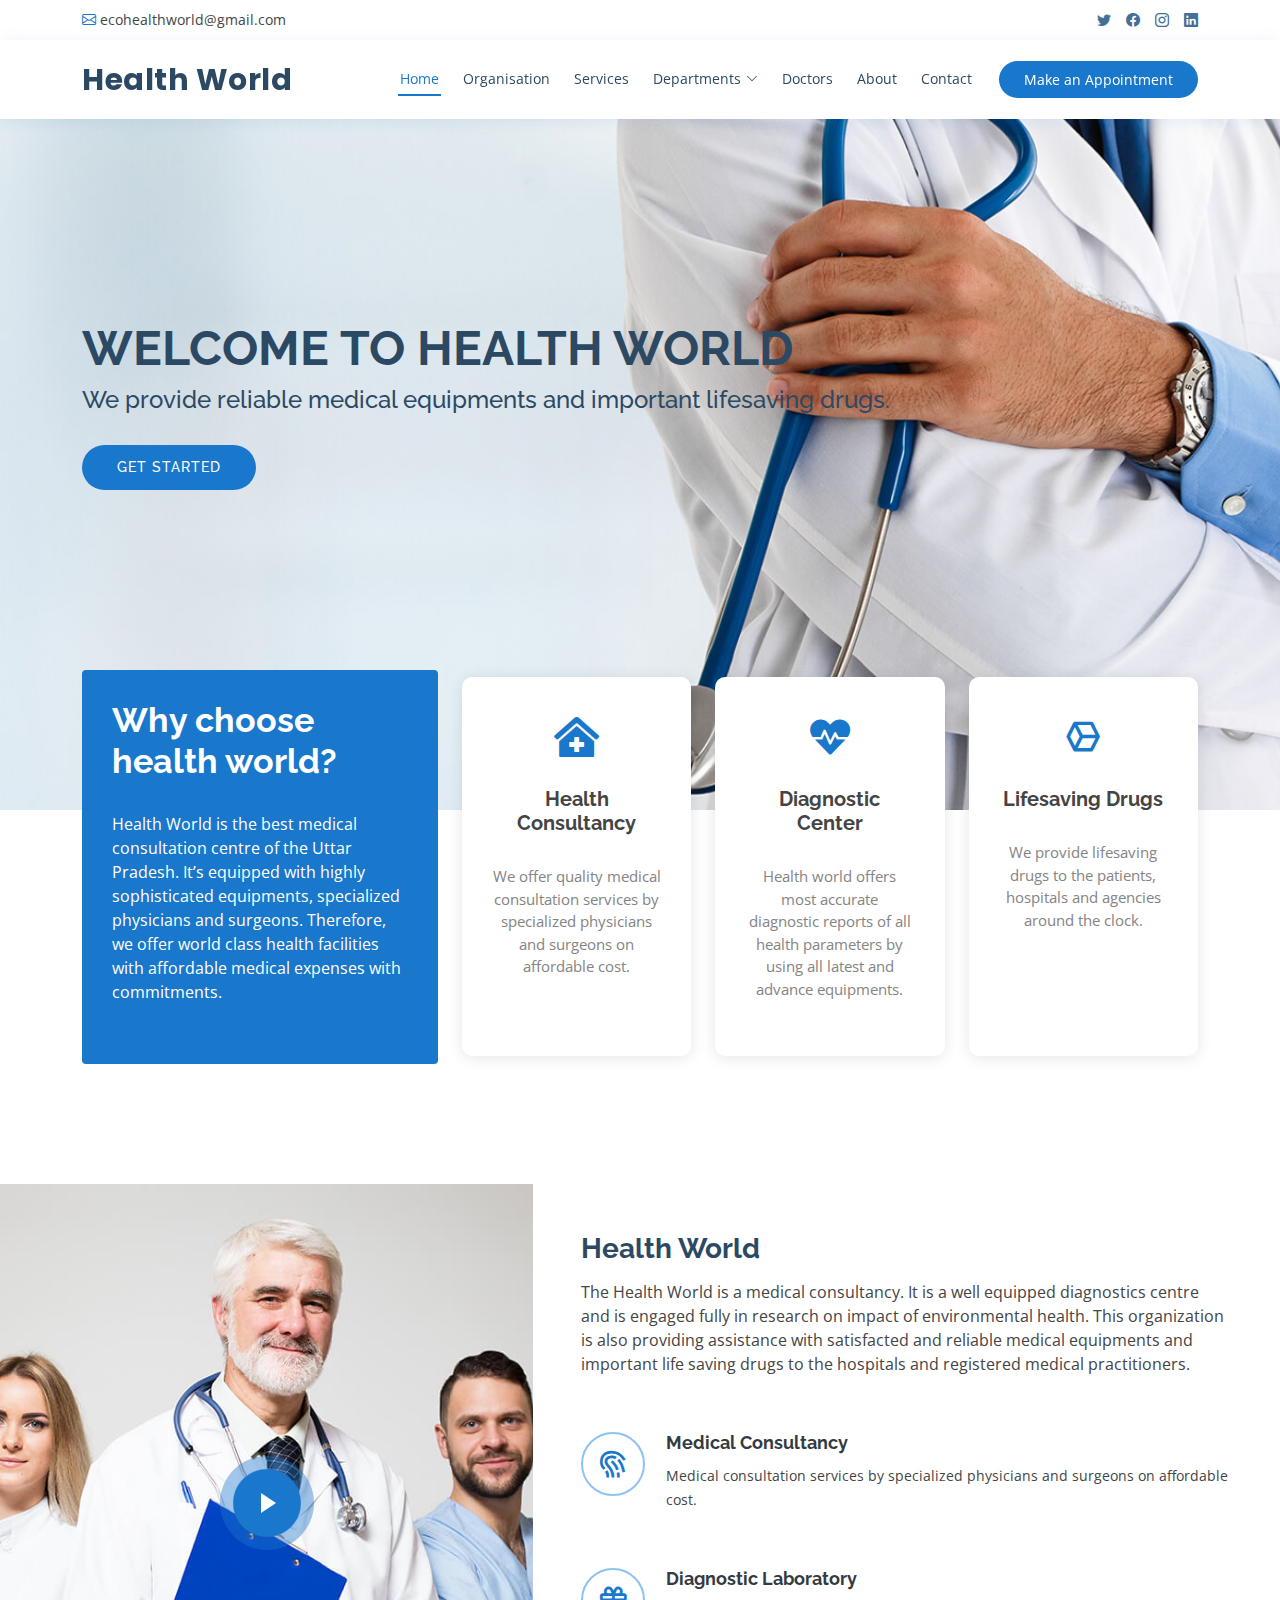
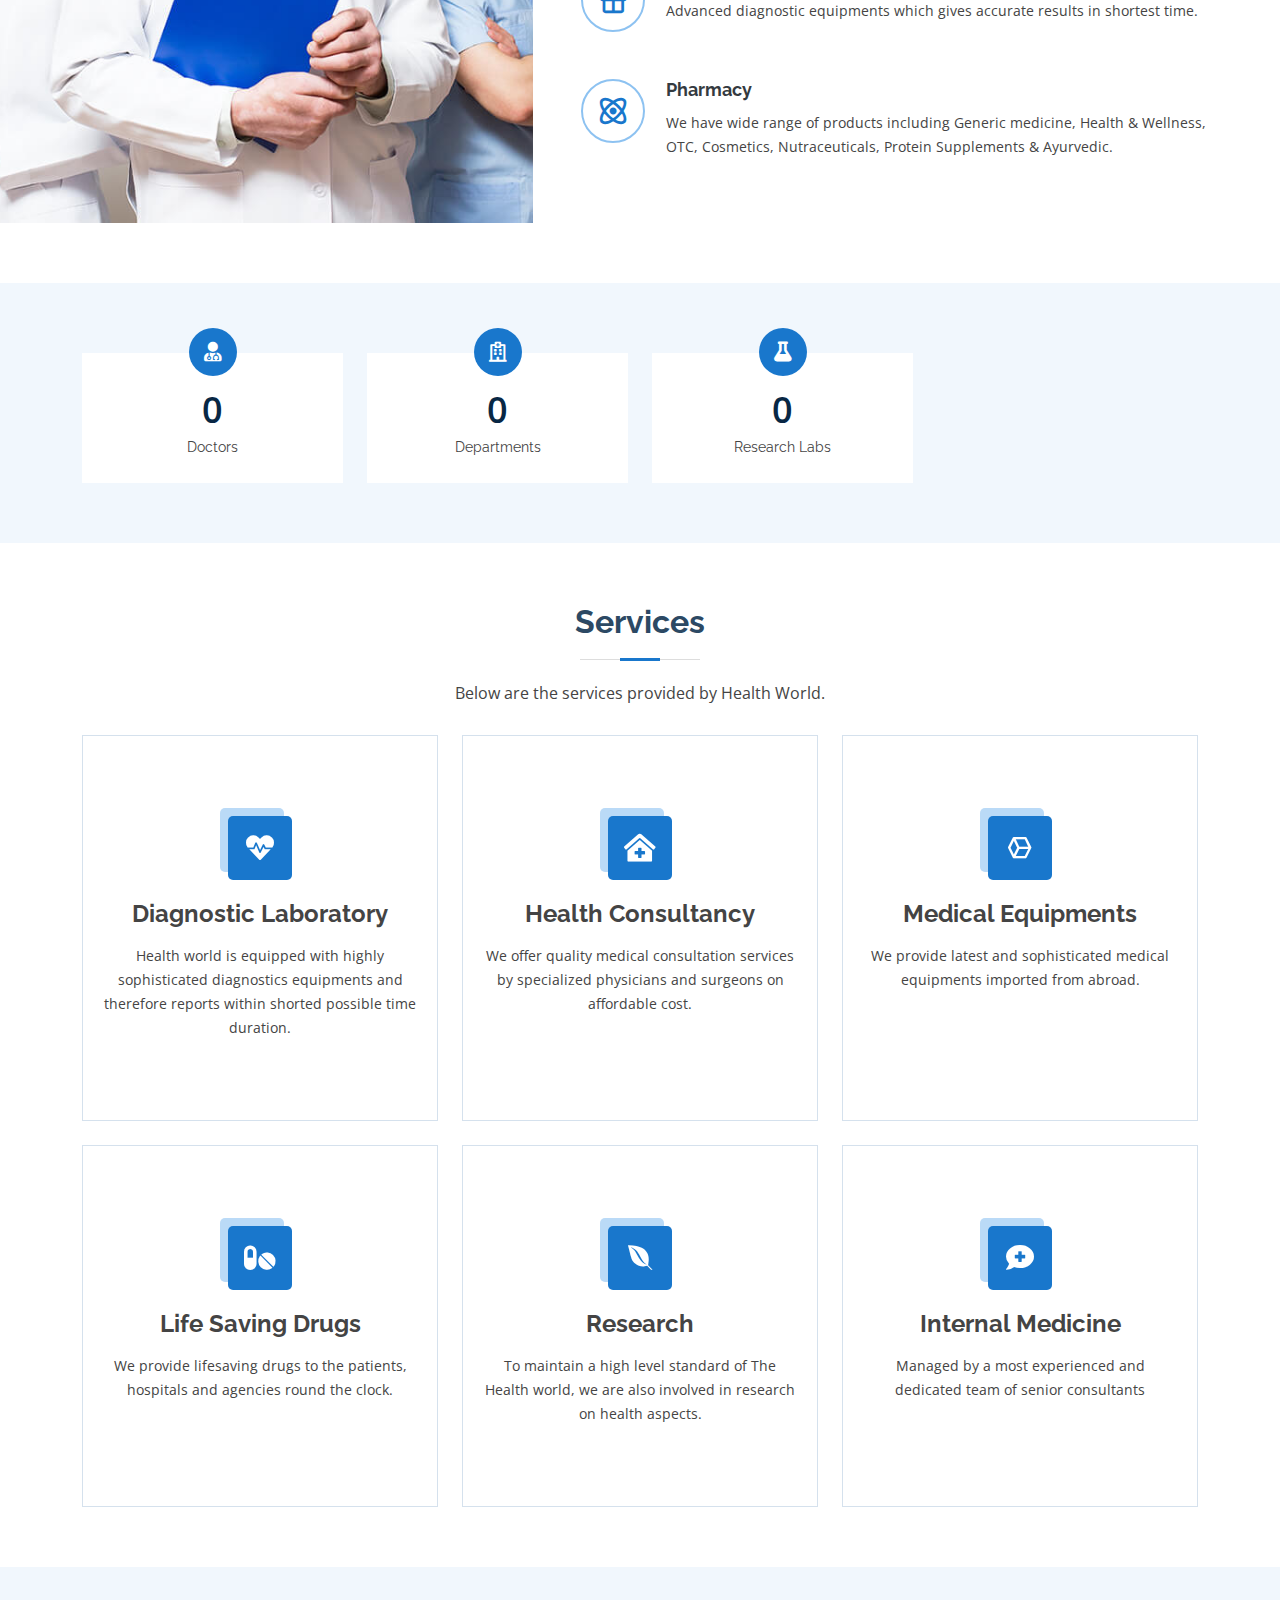
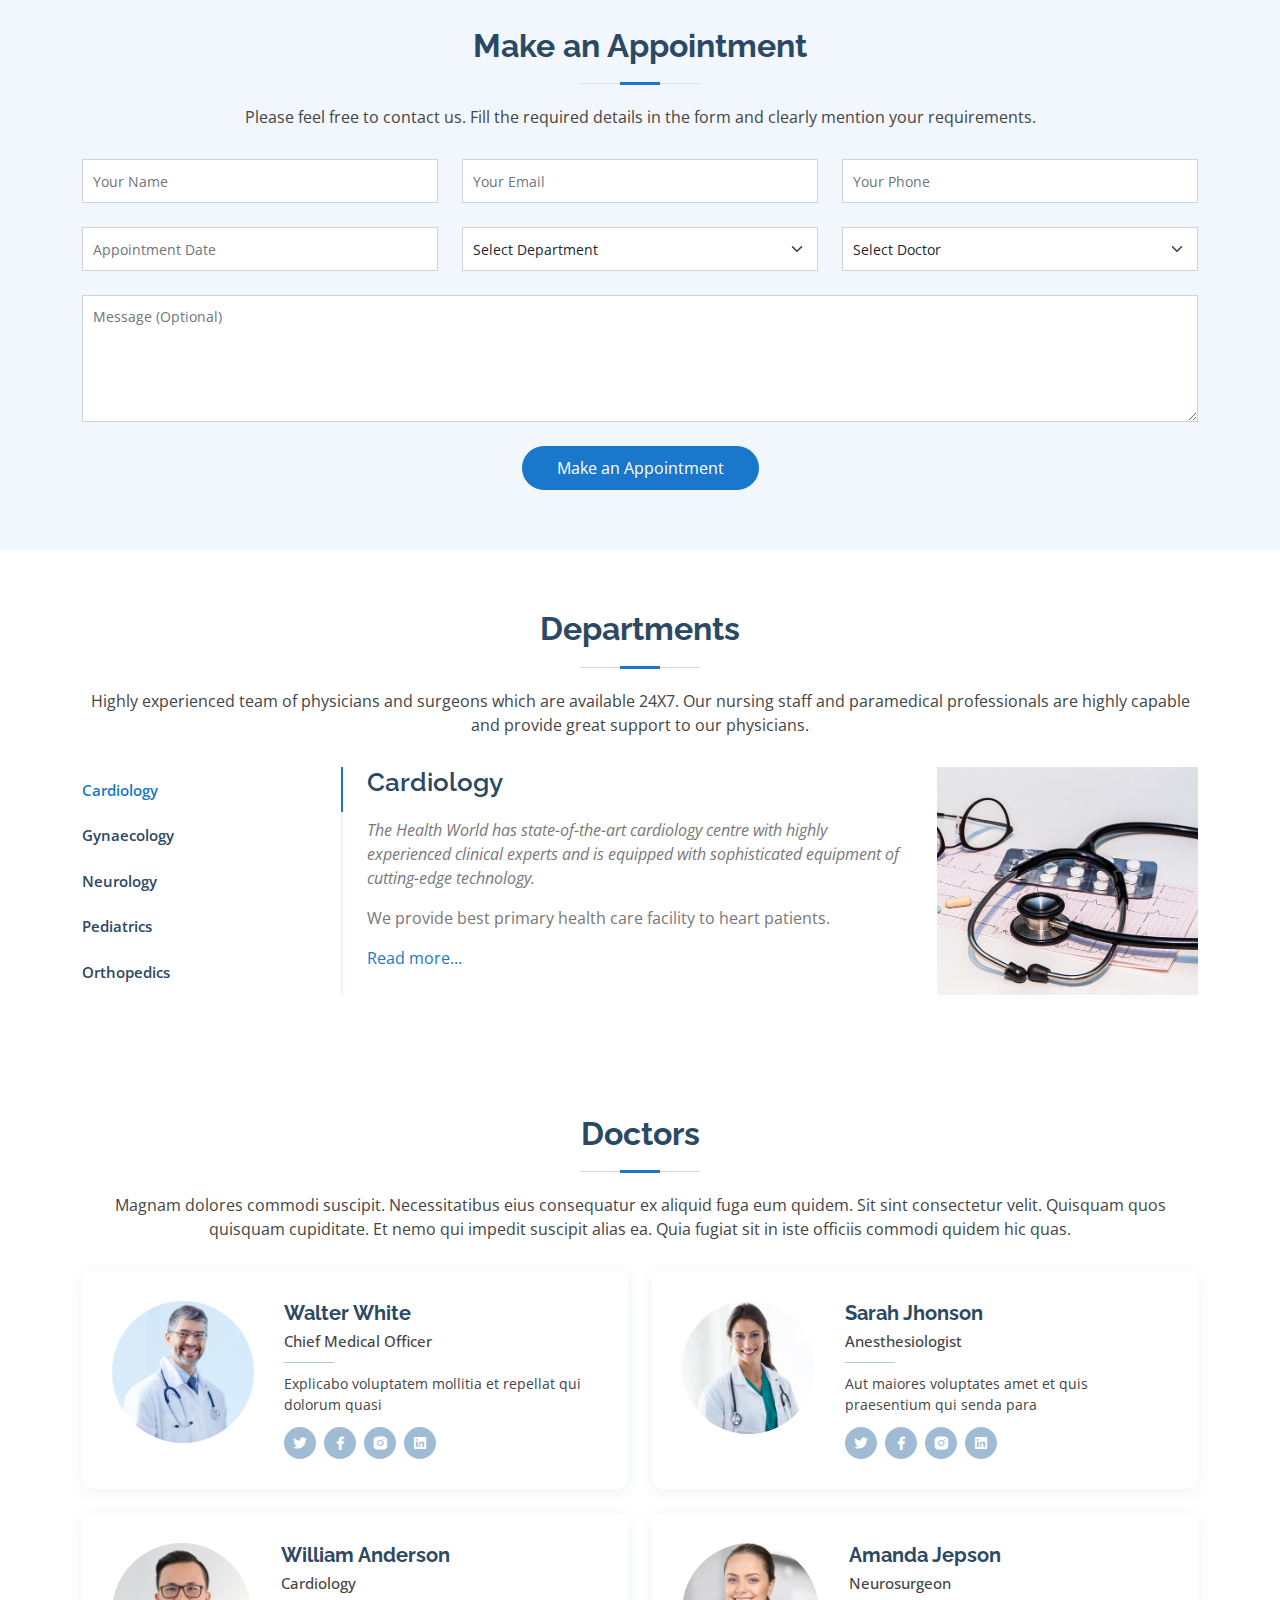
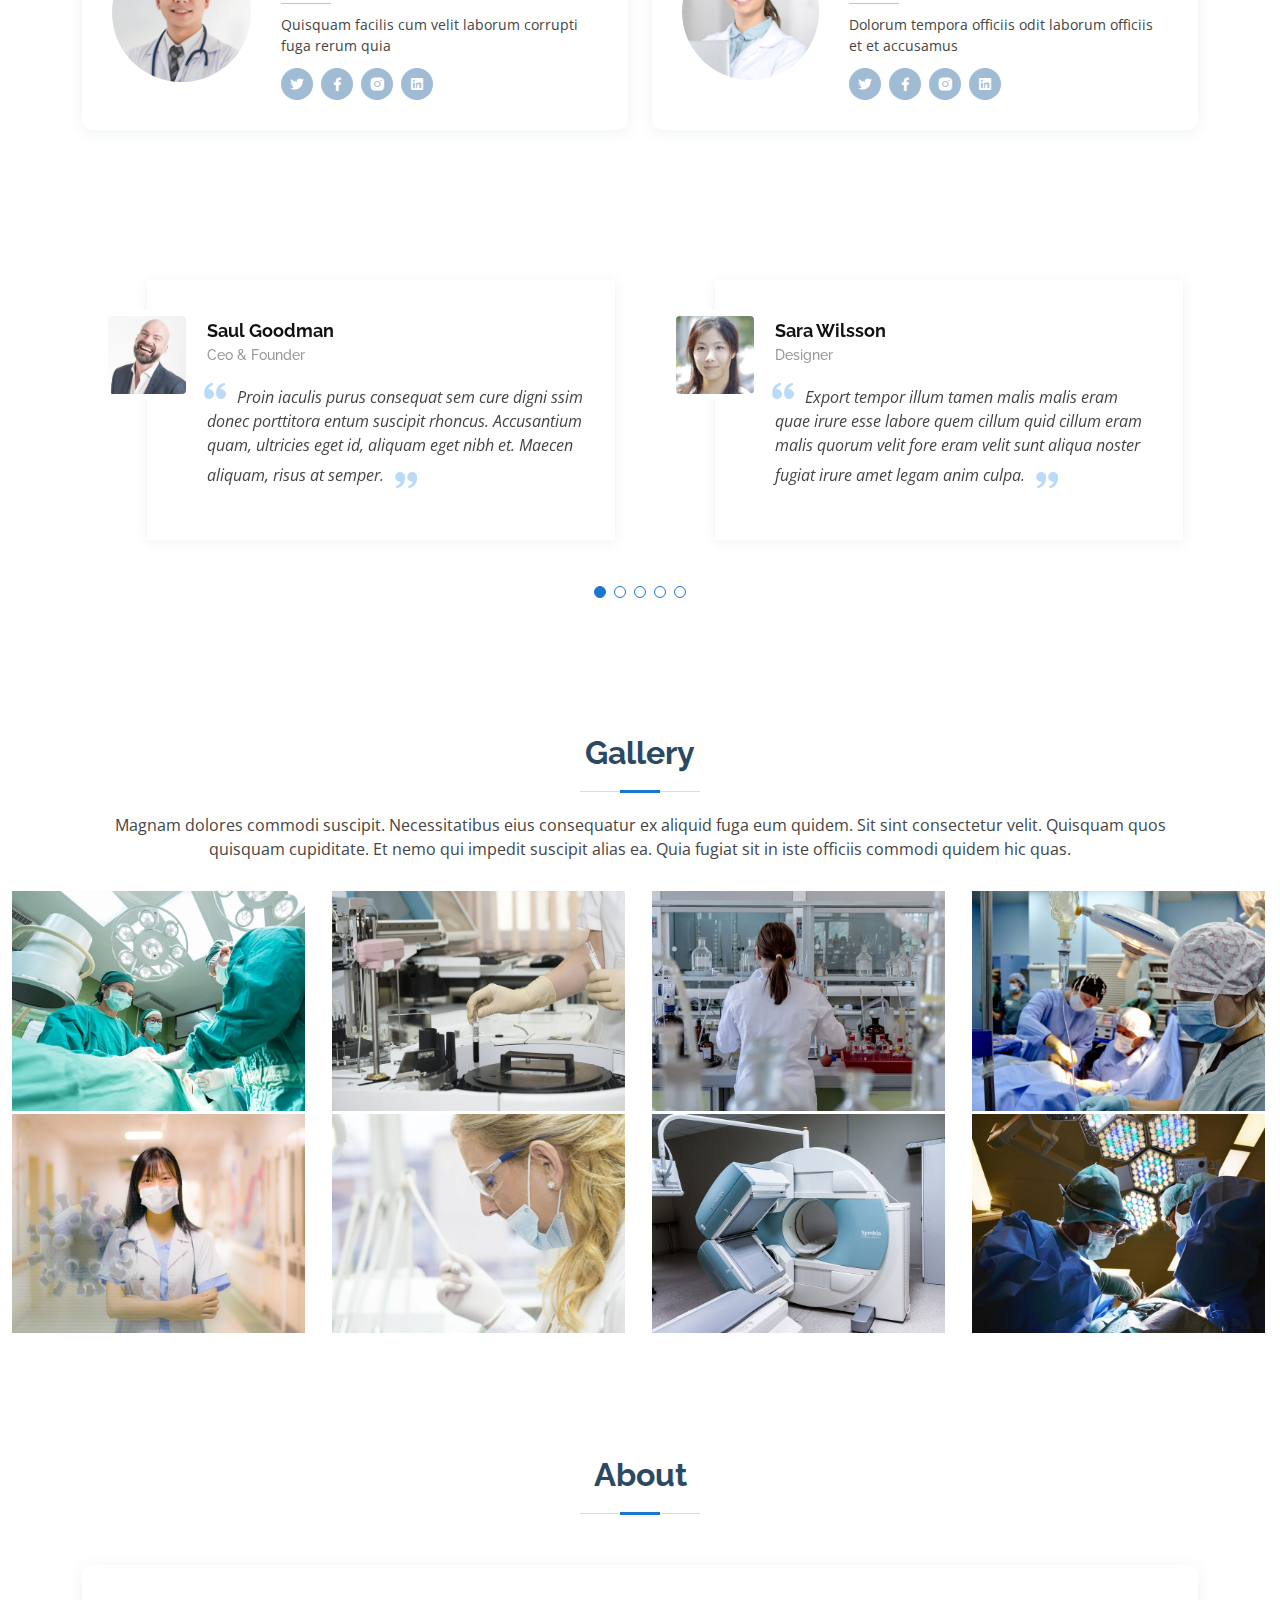
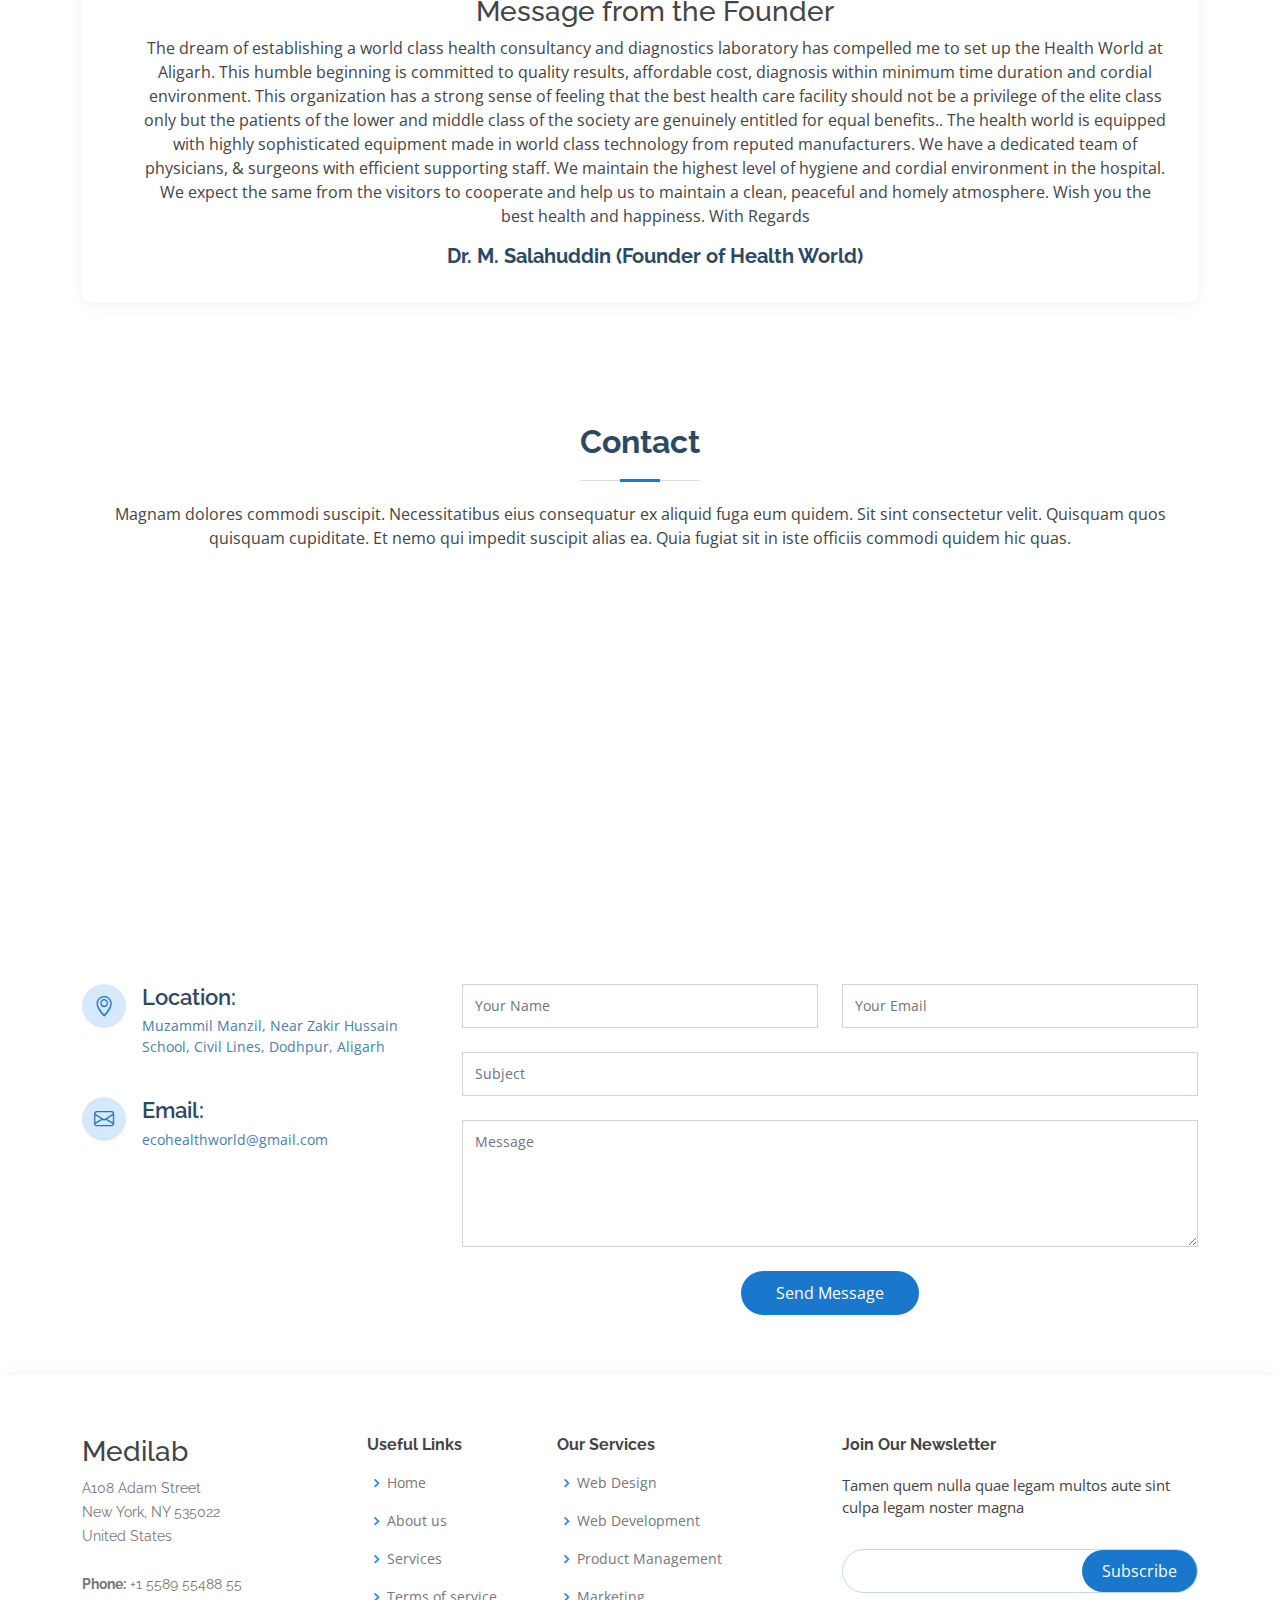
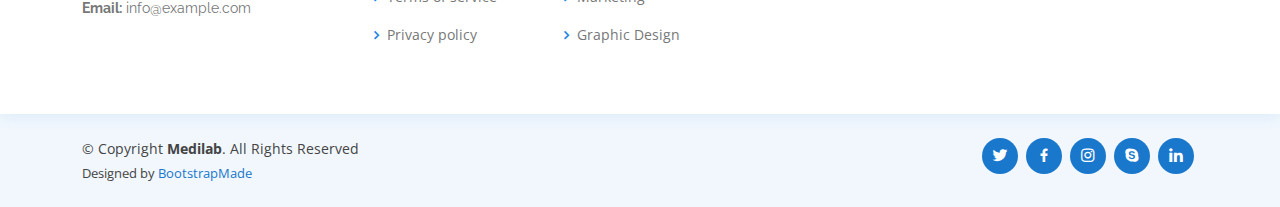
==== index.html @ b059343d "Number of doc, depart and lab changed. Award section is uncommented." ====
<!DOCTYPE html>
<html lang="en">
<head>
  <meta charset="utf-8">
  <meta content="width=device-width, initial-scale=1.0" name="viewport">

  <title>Health World</title>
  <meta content="" name="description">
  <meta content="" name="keywords">

  <!-- Favicons -->
  <link href="assets/img/favicon.png" rel="icon">
  <link href="assets/img/apple-touch-icon.png" rel="apple-touch-icon">

  <!-- Google Fonts -->
  <link href="https://fonts.googleapis.com/css?family=Open+Sans:300,300i,400,400i,600,600i,700,700i|Raleway:300,300i,400,400i,500,500i,600,600i,700,700i|Poppins:300,300i,400,400i,500,500i,600,600i,700,700i" rel="stylesheet">

  <!-- Vendor CSS Files -->
  <link href="assets/vendor/animate.css/animate.min.css" rel="stylesheet">
  <link href="assets/vendor/bootstrap/css/bootstrap.min.css" rel="stylesheet">
  <link href="assets/vendor/bootstrap-icons/bootstrap-icons.css" rel="stylesheet">
  <link href="assets/vendor/boxicons/css/boxicons.min.css" rel="stylesheet">
  <link href="assets/vendor/fontawesome-free/css/all.min.css" rel="stylesheet">
  <link href="assets/vendor/glightbox/css/glightbox.min.css" rel="stylesheet">
  <link href="assets/vendor/remixicon/remixicon.css" rel="stylesheet">
  <link href="assets/vendor/swiper/swiper-bundle.min.css" rel="stylesheet">

  <!-- Template Main CSS File -->
  <link href="assets/css/style.css" rel="stylesheet">

  <!-- =======================================================
  * Template Name: Medilab - v4.3.0
  * Template URL: https://bootstrapmade.com/medilab-free-medical-bootstrap-theme/
  * Author: BootstrapMade.com
  * License: https://bootstrapmade.com/license/
  ======================================================== -->
</head>

<body>

  <!-- ======= Top Bar ======= -->
  <div id="topbar" class="d-flex align-items-center fixed-top">
    <div class="container d-flex justify-content-between">
      <div class="contact-info d-flex align-items-center">
        <i class="bi bi-envelope"></i> <a href="mailto:ecohealthworld@gmail.com">ecohealthworld@gmail.com</a>
        <!-- <i class="bi bi-phone"></i> -->
      </div>
      <div class="d-none d-lg-flex social-links align-items-center">
        <a href="#" class="twitter"><i class="bi bi-twitter"></i></a>
        <a href="#" class="facebook"><i class="bi bi-facebook"></i></a>
        <a href="#" class="instagram"><i class="bi bi-instagram"></i></a>
        <a href="#" class="linkedin"><i class="bi bi-linkedin"></i></i></a>
      </div>
    </div>
  </div>

  <!-- ======= Header ======= -->
  <header id="header" class="fixed-top">
    <div class="container d-flex align-items-center">

      <h1 class="logo me-auto"><a href="index.html">Health World</a></h1>
      <!-- Uncomment below if you prefer to use an image logo -->
      <!-- <a href="index.html" class="logo me-auto"><img src="assets/img/logo.png" alt="" class="img-fluid"></a>-->

      <nav id="navbar" class="navbar order-last order-lg-0">
        <ul>
          <li><a class="nav-link scrollto active" href="#hero">Home</a></li>
          <li><a class="nav-link scrollto" href="#organisation">Organisation</a></li>
          <li><a class="nav-link scrollto" href="#services">Services</a></li>
          <li class="dropdown"><a href="#departments"><span>Departments</span><i class="bi bi-chevron-down"></i></a>
            <ul>
              <li><a href="departments/cardiology.html">Cardiology</a></li>
              <li><a href="departments/gynaecology.html">Gynaecology</a></li>
              <li><a href="departments/neurology.html">Neurology</a></li>
              <li><a href="departments/orthopedics.html">Orthopedics</a></li>
              <li><a href="departments/paediatrics.html">Paediatrics</a></li>
            </ul>
          </li>
          <li><a class="nav-link scrollto" href="#doctors">Doctors</a></li>
          <li><a class="nav-link scrollto" href="#about">About</a></li>
          <li><a class="nav-link scrollto" href="#contact">Contact</a></li>
        </ul>
        <i class="bi bi-list mobile-nav-toggle"></i>
      </nav><!-- .navbar -->

      <a href="#appointment" class="appointment-btn scrollto"><span class="d-none d-md-inline">Make an</span> Appointment</a>

    </div>
  </header><!-- End Header -->

  <!-- ======= Hero Section ======= -->
  <section id="hero" class="d-flex align-items-center">
    <div class="container">
      <h1>Welcome to Health World</h1>
      <h2>We provide reliable medical equipments and important lifesaving drugs.</h2>
      <a href="#organisation" class="btn-get-started scrollto">Get Started</a>
    </div>
  </section><!-- End Hero -->

  <main id="main">

    <!-- ======= Why Us Section ======= -->
    <section id="why-us" class="why-us">
      <div class="container">

        <div class="row">
          <div class="col-lg-4 d-flex align-items-stretch">
            <div class="content">
              <h3>Why choose health world?</h3>
              <p>
                Health World is the best medical consultation centre of the Uttar Pradesh.
                It’s equipped with highly sophisticated equipments, specialized physicians and surgeons. Therefore, we offer world class health facilities with affordable medical expenses with commitments.
              </p>
            </div>
          </div>
          <div class="col-lg-8 d-flex align-items-stretch">
            <div class="icon-boxes d-flex flex-column justify-content-center">
              <div class="row">
                <div class="col-xl-4 d-flex align-items-stretch">
                  <div class="icon-box mt-4 mt-xl-0">
                    <i class="fas fa-clinic-medical"></i>
                    <h4>Health Consultancy</h4>
                    <p>We offer quality medical consultation services by specialized physicians and surgeons on affordable cost.</p>
                  </div>
                </div>
                <div class="col-xl-4 d-flex align-items-stretch">
                  <div class="icon-box mt-4 mt-xl-0">
                    <i class="fas fa-heartbeat"></i>
                    <h4>Diagnostic Center</h4>
                    <p>Health world offers most accurate diagnostic reports of all health parameters by using all latest and advance equipments.</p>
                  </div>
                </div>
                <div class="col-xl-4 d-flex align-items-stretch">
                  <div class="icon-box mt-4 mt-xl-0">
                    <i class="bx bx-cube-alt"></i>
                    <h4>Lifesaving Drugs</h4>
                    <p>We provide lifesaving drugs to the patients, hospitals and agencies around the clock.</p>
                  </div>
                </div>

              </div>
            </div><!-- End .content-->
          </div>
        </div>

      </div>
    </section><!-- End Why Us Section -->

    <!-- ======= About Section ======= -->
    <section id="organisation" class="organisation">
      <div class="container-fluid">

        <div class="row">
          <div class="col-xl-5 col-lg-6 video-box d-flex justify-content-center align-items-stretch position-relative">
            <a href="https://www.youtube.com/watch?v=jDDaplaOz7Q" class="glightbox play-btn mb-4"></a>
          </div>

          <div class="col-xl-7 col-lg-6 icon-boxes d-flex flex-column align-items-stretch justify-content-center py-5 px-lg-5">
            <h3>Health World</h3>
            <p>
              The Health World is a medical consultancy. It is a well equipped diagnostics centre and is engaged fully in research on impact of environmental health.
              This organization is also providing assistance with satisfacted and reliable medical equipments and important life saving drugs to the hospitals and registered medical practitioners.
            </p>

            <div class="icon-box">
              <div class="icon"><i class="bx bx-fingerprint"></i></div>
              <h4 class="title"><a href="">Medical Consultancy</a></h4>
              <p class="description">Medical consultation services by specialized physicians and surgeons on affordable cost.</p>
            </div>

            <div class="icon-box">
              <div class="icon"><i class="bx bx-gift"></i></div>
              <h4 class="title"><a href="">Diagnostic Laboratory</a></h4>
              <p class="description">Advanced diagnostic equipments which gives accurate results in shortest time.</p>
            </div>

            <div class="icon-box">
              <div class="icon"><i class="bx bx-atom"></i></div>
              <h4 class="title"><a href="">Pharmacy</a></h4>
              <p class="description">We have wide range of products including Generic medicine, Health & Wellness, OTC, Cosmetics, Nutraceuticals, Protein Supplements & Ayurvedic.</p>
            </div>

          </div>
        </div>

      </div>
    </section><!-- End About Section -->

    <!-- ======= Counts Section ======= -->
    <section id="counts" class="counts">
      <div class="container">

        <div class="row">

          <div class="col-lg-3 col-md-6">
            <div class="count-box">
              <i class="fas fa-user-md"></i>
              <span data-purecounter-start="0" data-purecounter-end="12" data-purecounter-duration="1" class="purecounter"></span>
              <p>Doctors</p>
            </div>
          </div>

          <div class="col-lg-3 col-md-6 mt-5 mt-md-0">
            <div class="count-box">
              <i class="far fa-hospital"></i>
              <span data-purecounter-start="0" data-purecounter-end="6" data-purecounter-duration="1" class="purecounter"></span>
              <p>Departments</p>
            </div>
          </div>

          <div class="col-lg-3 col-md-6 mt-5 mt-lg-0">
            <div class="count-box">
              <i class="fas fa-flask"></i>
              <span data-purecounter-start="0" data-purecounter-end="4" data-purecounter-duration="1" class="purecounter"></span>
              <p>Research Labs</p>
            </div>
          </div>

          <!-- <div class="col-lg-3 col-md-6 mt-5 mt-lg-0">
            <div class="count-box">
              <i class="fas fa-award"></i>
              <span data-purecounter-start="0" data-purecounter-end="150" data-purecounter-duration="1" class="purecounter"></span> -->
              <!-- <p>Awards</p> -->
            </div>
          </div>

        </div>

      </div>
    </section><!-- End Counts Section -->

    <!-- ======= Services Section ======= -->
    <section id="services" class="services">
      <div class="container">

        <div class="section-title">
          <h2>Services</h2>
          <p>Below are the services provided by Health World.</p>
        </div>

        <div class="row">
          <div class="col-lg-4 col-md-6 d-flex align-items-stretch">
            <div class="icon-box">
              <div class="icon"><i class="fas fa-heartbeat"></i></div>
              <h4>Diagnostic Laboratory</h4>
              <p>Health world is equipped with highly sophisticated diagnostics equipments and therefore reports within shorted possible time duration. </p>
            </div>
          </div>

          <div class="col-lg-4 col-md-6 d-flex align-items-stretch mt-4 mt-md-0">
            <div class="icon-box">
              <div class="icon"><i class="fas fa-clinic-medical"></i></div>
              <h4>Health Consultancy</h4>
              <p>We offer quality medical consultation services by specialized physicians and surgeons on affordable cost.</p>
            </div>
          </div>

          <div class="col-lg-4 col-md-6 d-flex align-items-stretch mt-4 mt-lg-0">
            <div class="icon-box">
              <div class="icon"><i class="bx bx-cube-alt"></i></div>
              <h4>Medical Equipments</h4>
              <p>We provide latest and sophisticated medical equipments imported from abroad.</p>
            </div>
          </div>

          <div class="col-lg-4 col-md-6 d-flex align-items-stretch mt-4">
            <div class="icon-box">
              <div class="icon"><i class="fas fa-pills"></i></div>
              <h4>Life Saving Drugs</h4>
              <p>We provide lifesaving drugs to the patients, hospitals and agencies round the clock.</p>
            </div>
          </div>

          <div class="col-lg-4 col-md-6 d-flex align-items-stretch mt-4">
            <div class="icon-box">
              <div class="icon"><i class="fab fa-envira"></i></div>
              <h4>Research</h4>
              <p>To maintain a high level standard of The Health world, we are also involved in research on health aspects.</p>
            </div>
          </div>

          <div class="col-lg-4 col-md-6 d-flex align-items-stretch mt-4">
            <div class="icon-box">
              <div class="icon"><i class="fas fa-comment-medical"></i></div>
              <h4>Internal Medicine</h4>
              <p>Managed by a most experienced and dedicated team of senior consultants</p>
            </div>
          </div>

        </div>

      </div>
    </section><!-- End Services Section -->

    <!-- ======= Appointment Section ======= -->
    <section id="appointment" class="appointment section-bg">
      <div class="container">

        <div class="section-title">
          <h2>Make an Appointment</h2>
          <p>Please feel free to contact us. Fill the required details in the form and clearly mention your requirements.<p>
        </div>

        <form action="forms/appointment.php" method="post" role="form" class="php-email-form">
          <div class="row">
            <div class="col-md-4 form-group">
              <input type="text" name="name" class="form-control" id="name" placeholder="Your Name" data-rule="minlen:4" data-msg="Please enter at least 4 chars">
              <div class="validate"></div>
            </div>
            <div class="col-md-4 form-group mt-3 mt-md-0">
              <input type="email" class="form-control" name="email" id="email" placeholder="Your Email" data-rule="email" data-msg="Please enter a valid email">
              <div class="validate"></div>
            </div>
            <div class="col-md-4 form-group mt-3 mt-md-0">
              <input type="tel" class="form-control" name="phone" id="phone" placeholder="Your Phone" data-rule="minlen:4" data-msg="Please enter at least 4 chars">
              <div class="validate"></div>
            </div>
          </div>
          <div class="row">
            <div class="col-md-4 form-group mt-3">
              <input type="datetime" name="date" class="form-control datepicker" id="date" placeholder="Appointment Date" data-rule="minlen:4" data-msg="Please enter at least 4 chars">
              <div class="validate"></div>
            </div>
            <div class="col-md-4 form-group mt-3">
              <select name="department" id="department" class="form-select">
                <option value="">Select Department</option>
                <option value="Department 1">Department 1</option>
                <option value="Department 2">Department 2</option>
                <option value="Department 3">Department 3</option>
              </select>
              <div class="validate"></div>
            </div>
            <div class="col-md-4 form-group mt-3">
              <select name="doctor" id="doctor" class="form-select">
                <option value="">Select Doctor</option>
                <option value="Doctor 1">Doctor 1</option>
                <option value="Doctor 2">Doctor 2</option>
                <option value="Doctor 3">Doctor 3</option>
              </select>
              <div class="validate"></div>
            </div>
          </div>

          <div class="form-group mt-3">
            <textarea class="form-control" name="message" rows="5" placeholder="Message (Optional)"></textarea>
            <div class="validate"></div>
          </div>
          <div class="mb-3">
            <div class="loading">Loading</div>
            <div class="error-message"></div>
            <div class="sent-message">Your appointment request has been sent successfully. Thank you!</div>
          </div>
          <div class="text-center"><button type="submit">Make an Appointment</button></div>
        </form>

      </div>
    </section><!-- End Appointment Section -->

    <!-- ======= Departments Section ======= -->
    <section id="departments" class="departments">
      <div class="container">

        <div class="section-title">
          <h2>Departments</h2>
          <p>Highly experienced team of physicians and surgeons which are available 24X7. Our nursing staff and paramedical professionals are highly capable and provide great support to our physicians.</p>
        </div>

        <div class="row">
          <div class="col-lg-3">
            <ul class="nav nav-tabs flex-column">
              <li class="nav-item">
                <a class="nav-link active show" data-bs-toggle="tab" href="#tab-1">Cardiology</a>
              </li>
              <li class="nav-item">
                <a class="nav-link" data-bs-toggle="tab" href="#tab-2">Gynaecology</a>
              </li>
              <li class="nav-item">
                <a class="nav-link" data-bs-toggle="tab" href="#tab-3">Neurology</a>
              </li>
              <li class="nav-item">
                <a class="nav-link" data-bs-toggle="tab" href="#tab-4">Pediatrics</a>
              </li>
              <li class="nav-item">
                <a class="nav-link" data-bs-toggle="tab" href="#tab-5">Orthopedics</a>
              </li>
            </ul>
          </div>
          <div class="col-lg-9 mt-4 mt-lg-0">
            <div class="tab-content">
              <div class="tab-pane active show" id="tab-1">
                <div class="row">
                  <div class="col-lg-8 details order-2 order-lg-1">
                    <h3>Cardiology</h3>
                    <p class="fst-italic">The Health World has state-of-the-art cardiology centre with highly experienced clinical experts and is equipped with sophisticated equipment of cutting-edge technology.</p>
                    <p>We provide best primary health care facility to heart patients.</p><a href="departments/cardiology.html">Read more...</a>
                  </div>
                  <div class="col-lg-4 text-center order-1 order-lg-2">
                    <img src="assets/img/departments-1.jpg" alt="" class="img-fluid">
                  </div>
                </div>
              </div>
              <div class="tab-pane" id="tab-2">
                <div class="row">
                  <div class="col-lg-8 details order-2 order-lg-1">
                    <h3>Gynaecology</h3>
                    <p class="fst-italic">Gynaecology and obstetrics is one of the best departments of this hospital. We believe in a preventive health care system and take appropriate measures without losing time.</p>
                    <p>We have a dedicated team of doctors and experienced nurses to provide exceptionally outstanding services to our patients. We also have developed a system to monitor date to day programs for both the mother and the baby.</p><a href="departments/gynaecology.html">Read more...</a>
                  </div>
                  <div class="col-lg-4 text-center order-1 order-lg-2">
                    <img src="assets/img/departments-2.jpg" alt="" class="img-fluid">
                  </div>
                </div>
              </div>
              <div class="tab-pane" id="tab-3">
                <div class="row">
                  <div class="col-lg-8 details order-2 order-lg-1">
                    <h3>Neurology</h3>
                    <p class="fst-italic">Neurology is a centre of excellence at Health World and deals with diagnosis and treatment of disorders of the nervous system. </p>
                    <p>The Health World Neuro departments are equipped with the best team and state of the art facilities like Neuroradiology, sleep lab, Intensive care units etc. Our Neuro team takes care of more than 300 varieties of problems like aneurisms, dementia, Alzheimer’s, epilepsy, Read more...</p>
                    <a href="departments/neurology.html">Read more...</a>
                  </div>
                  <div class="col-lg-4 text-center order-1 order-lg-2">
                    <img src="assets/img/departments-3.jpg" alt="" class="img-fluid">
                  </div>
                </div>
              </div>
              <div class="tab-pane" id="tab-4">
                <div class="row">
                  <div class="col-lg-8 details order-2 order-lg-1">
                    <h3>Pediatrics</h3>
                    <p class="fst-italic">The Paediatrics speciality at The Health World is an integrated healthcare division, which aims to offer a caring and compassionate environment for your child, including an extensive range of inpatient paediatric facilities and specialised critical care.</p>
                    <p>The super-speciality division uses a team approach in which oncologists, cardiologists, nephrologists, endocrinologists and clinical nurses work together to deliver paediatric treatments successfully. Read more... </p>
                    <a href="departments/paediatrics.html">Read more...</a>
                  </div>
                  <div class="col-lg-4 text-center order-1 order-lg-2">
                    <img src="assets/img/departments-4.jpg" alt="" class="img-fluid">
                  </div>
                </div>
              </div>
              <div class="tab-pane" id="tab-5">
                <div class="row">
                  <div class="col-lg-8 details order-2 order-lg-1">
                    <h3>Orthopedics</h3>
                    <p class="fst-italic">We have dedicated & well equipped Orthopedic surgery complexes with laminar flow & various modern equipment like image intensifier, operating microscope, computer navigation system, top of the line arthroscopy system etc.</p>
                    <p>The Health World offers key & best orthopedic surgeries and procedures in India. We perform bone and joint replacement surgeries which include the most current Arthroscopic and Reconstructive techniques. Read more</p>
                    <a href="departments/orthopedics.html">Read more...</a>
                  </div>
                  <div class="col-lg-4 text-center order-1 order-lg-2">
                    <img src="assets/img/departments-5.jpg" alt="" class="img-fluid">
                  </div>
                </div>
              </div>
            </div>
          </div>
        </div>

      </div>
    </section><!-- End Departments Section -->

    <!-- ======= Doctors Section ======= -->
    <section id="doctors" class="doctors">
      <div class="container">

        <div class="section-title">
          <h2>Doctors</h2>
          <p>Magnam dolores commodi suscipit. Necessitatibus eius consequatur ex aliquid fuga eum quidem. Sit sint consectetur velit. Quisquam quos quisquam cupiditate. Et nemo qui impedit suscipit alias ea. Quia fugiat sit in iste officiis commodi quidem hic quas.</p>
        </div>

        <div class="row">

          <div class="col-lg-6">
            <div class="member d-flex align-items-start">
              <div class="pic"><img src="assets/img/doctors/doctors-1.jpg" class="img-fluid" alt=""></div>
              <div class="member-info">
                <h4>Walter White</h4>
                <span>Chief Medical Officer</span>
                <p>Explicabo voluptatem mollitia et repellat qui dolorum quasi</p>
                <div class="social">
                  <a href=""><i class="ri-twitter-fill"></i></a>
                  <a href=""><i class="ri-facebook-fill"></i></a>
                  <a href=""><i class="ri-instagram-fill"></i></a>
                  <a href=""> <i class="ri-linkedin-box-fill"></i> </a>
                </div>
              </div>
            </div>
          </div>

          <div class="col-lg-6 mt-4 mt-lg-0">
            <div class="member d-flex align-items-start">
              <div class="pic"><img src="assets/img/doctors/doctors-2.jpg" class="img-fluid" alt=""></div>
              <div class="member-info">
                <h4>Sarah Jhonson</h4>
                <span>Anesthesiologist</span>
                <p>Aut maiores voluptates amet et quis praesentium qui senda para</p>
                <div class="social">
                  <a href=""><i class="ri-twitter-fill"></i></a>
                  <a href=""><i class="ri-facebook-fill"></i></a>
                  <a href=""><i class="ri-instagram-fill"></i></a>
                  <a href=""> <i class="ri-linkedin-box-fill"></i> </a>
                </div>
              </div>
            </div>
          </div>

          <div class="col-lg-6 mt-4">
            <div class="member d-flex align-items-start">
              <div class="pic"><img src="assets/img/doctors/doctors-3.jpg" class="img-fluid" alt=""></div>
              <div class="member-info">
                <h4>William Anderson</h4>
                <span>Cardiology</span>
                <p>Quisquam facilis cum velit laborum corrupti fuga rerum quia</p>
                <div class="social">
                  <a href=""><i class="ri-twitter-fill"></i></a>
                  <a href=""><i class="ri-facebook-fill"></i></a>
                  <a href=""><i class="ri-instagram-fill"></i></a>
                  <a href=""> <i class="ri-linkedin-box-fill"></i> </a>
                </div>
              </div>
            </div>
          </div>

          <div class="col-lg-6 mt-4">
            <div class="member d-flex align-items-start">
              <div class="pic"><img src="assets/img/doctors/doctors-4.jpg" class="img-fluid" alt=""></div>
              <div class="member-info">
                <h4>Amanda Jepson</h4>
                <span>Neurosurgeon</span>
                <p>Dolorum tempora officiis odit laborum officiis et et accusamus</p>
                <div class="social">
                  <a href=""><i class="ri-twitter-fill"></i></a>
                  <a href=""><i class="ri-facebook-fill"></i></a>
                  <a href=""><i class="ri-instagram-fill"></i></a>
                  <a href=""> <i class="ri-linkedin-box-fill"></i> </a>
                </div>
              </div>
            </div>
          </div>

        </div>

      </div>
    </section><!-- End Doctors Section -->

    <!-- ======= Frequently Asked Questions Section ======= -->
    <!-- <section id="faq" class="faq section-bg">
      <div class="container">

        <div class="section-title">
          <h2>Frequently Asked Questions</h2>
          <p>Magnam dolores commodi suscipit. Necessitatibus eius consequatur ex aliquid fuga eum quidem. Sit sint consectetur velit. Quisquam quos quisquam cupiditate. Et nemo qui impedit suscipit alias ea. Quia fugiat sit in iste officiis commodi quidem hic quas.</p>
        </div>

        <div class="faq-list">
          <ul>
            <li data-aos="fade-up">
              <i class="bx bx-help-circle icon-help"></i> <a data-bs-toggle="collapse" class="collapse" data-bs-target="#faq-list-1">Non consectetur a erat nam at lectus urna duis? <i class="bx bx-chevron-down icon-show"></i><i class="bx bx-chevron-up icon-close"></i></a>
              <div id="faq-list-1" class="collapse show" data-bs-parent=".faq-list">
                <p>
                  Feugiat pretium nibh ipsum consequat. Tempus iaculis urna id volutpat lacus laoreet non curabitur gravida. Venenatis lectus magna fringilla urna porttitor rhoncus dolor purus non.
                </p>
              </div>
            </li>

            <li data-aos="fade-up" data-aos-delay="100">
              <i class="bx bx-help-circle icon-help"></i> <a data-bs-toggle="collapse" data-bs-target="#faq-list-2" class="collapsed">Feugiat scelerisque varius morbi enim nunc? <i class="bx bx-chevron-down icon-show"></i><i class="bx bx-chevron-up icon-close"></i></a>
              <div id="faq-list-2" class="collapse" data-bs-parent=".faq-list">
                <p>
                  Dolor sit amet consectetur adipiscing elit pellentesque habitant morbi. Id interdum velit laoreet id donec ultrices. Fringilla phasellus faucibus scelerisque eleifend donec pretium. Est pellentesque elit ullamcorper dignissim. Mauris ultrices eros in cursus turpis massa tincidunt dui.
                </p>
              </div>
            </li>

            <li data-aos="fade-up" data-aos-delay="200">
              <i class="bx bx-help-circle icon-help"></i> <a data-bs-toggle="collapse" data-bs-target="#faq-list-3" class="collapsed">Dolor sit amet consectetur adipiscing elit? <i class="bx bx-chevron-down icon-show"></i><i class="bx bx-chevron-up icon-close"></i></a>
              <div id="faq-list-3" class="collapse" data-bs-parent=".faq-list">
                <p>
                  Eleifend mi in nulla posuere sollicitudin aliquam ultrices sagittis orci. Faucibus pulvinar elementum integer enim. Sem nulla pharetra diam sit amet nisl suscipit. Rutrum tellus pellentesque eu tincidunt. Lectus urna duis convallis convallis tellus. Urna molestie at elementum eu facilisis sed odio morbi quis
                </p>
              </div>
            </li>

            <li data-aos="fade-up" data-aos-delay="300">
              <i class="bx bx-help-circle icon-help"></i> <a data-bs-toggle="collapse" data-bs-target="#faq-list-4" class="collapsed">Tempus quam pellentesque nec nam aliquam sem et tortor consequat? <i class="bx bx-chevron-down icon-show"></i><i class="bx bx-chevron-up icon-close"></i></a>
              <div id="faq-list-4" class="collapse" data-bs-parent=".faq-list">
                <p>
                  Molestie a iaculis at erat pellentesque adipiscing commodo. Dignissim suspendisse in est ante in. Nunc vel risus commodo viverra maecenas accumsan. Sit amet nisl suscipit adipiscing bibendum est. Purus gravida quis blandit turpis cursus in.
                </p>
              </div>
            </li>

            <li data-aos="fade-up" data-aos-delay="400">
              <i class="bx bx-help-circle icon-help"></i> <a data-bs-toggle="collapse" data-bs-target="#faq-list-5" class="collapsed">Tortor vitae purus faucibus ornare. Varius vel pharetra vel turpis nunc eget lorem dolor? <i class="bx bx-chevron-down icon-show"></i><i class="bx bx-chevron-up icon-close"></i></a>
              <div id="faq-list-5" class="collapse" data-bs-parent=".faq-list">
                <p>
                  Laoreet sit amet cursus sit amet dictum sit amet justo. Mauris vitae ultricies leo integer malesuada nunc vel. Tincidunt eget nullam non nisi est sit amet. Turpis nunc eget lorem dolor sed. Ut venenatis tellus in metus vulputate eu scelerisque.
                </p>
              </div>
            </li>

          </ul>
        </div>

      </div>
    </section>--><!-- End Frequently Asked Questions Section -->

    <!-- ======= Testimonials Section ======= -->
    <section id="testimonials" class="testimonials">
      <div class="container">

        <div class="testimonials-slider swiper-container" data-aos="fade-up" data-aos-delay="100">
          <div class="swiper-wrapper">

            <div class="swiper-slide">
              <div class="testimonial-wrap">
                <div class="testimonial-item">
                  <img src="assets/img/testimonials/testimonials-1.jpg" class="testimonial-img" alt="">
                  <h3>Saul Goodman</h3>
                  <h4>Ceo &amp; Founder</h4>
                  <p>
                    <i class="bx bxs-quote-alt-left quote-icon-left"></i>
                    Proin iaculis purus consequat sem cure digni ssim donec porttitora entum suscipit rhoncus. Accusantium quam, ultricies eget id, aliquam eget nibh et. Maecen aliquam, risus at semper.
                    <i class="bx bxs-quote-alt-right quote-icon-right"></i>
                  </p>
                </div>
              </div>
            </div><!-- End testimonial item -->

            <div class="swiper-slide">
              <div class="testimonial-wrap">
                <div class="testimonial-item">
                  <img src="assets/img/testimonials/testimonials-2.jpg" class="testimonial-img" alt="">
                  <h3>Sara Wilsson</h3>
                  <h4>Designer</h4>
                  <p>
                    <i class="bx bxs-quote-alt-left quote-icon-left"></i>
                    Export tempor illum tamen malis malis eram quae irure esse labore quem cillum quid cillum eram malis quorum velit fore eram velit sunt aliqua noster fugiat irure amet legam anim culpa.
                    <i class="bx bxs-quote-alt-right quote-icon-right"></i>
                  </p>
                </div>
              </div>
            </div><!-- End testimonial item -->

            <div class="swiper-slide">
              <div class="testimonial-wrap">
                <div class="testimonial-item">
                  <img src="assets/img/testimonials/testimonials-3.jpg" class="testimonial-img" alt="">
                  <h3>Jena Karlis</h3>
                  <h4>Store Owner</h4>
                  <p>
                    <i class="bx bxs-quote-alt-left quote-icon-left"></i>
                    Enim nisi quem export duis labore cillum quae magna enim sint quorum nulla quem veniam duis minim tempor labore quem eram duis noster aute amet eram fore quis sint minim.
                    <i class="bx bxs-quote-alt-right quote-icon-right"></i>
                  </p>
                </div>
              </div>
            </div><!-- End testimonial item -->

            <div class="swiper-slide">
              <div class="testimonial-wrap">
                <div class="testimonial-item">
                  <img src="assets/img/testimonials/testimonials-4.jpg" class="testimonial-img" alt="">
                  <h3>Matt Brandon</h3>
                  <h4>Freelancer</h4>
                  <p>
                    <i class="bx bxs-quote-alt-left quote-icon-left"></i>
                    Fugiat enim eram quae cillum dolore dolor amet nulla culpa multos export minim fugiat minim velit minim dolor enim duis veniam ipsum anim magna sunt elit fore quem dolore labore illum veniam.
                    <i class="bx bxs-quote-alt-right quote-icon-right"></i>
                  </p>
                </div>
              </div>
            </div><!-- End testimonial item -->

            <div class="swiper-slide">
              <div class="testimonial-wrap">
                <div class="testimonial-item">
                  <img src="assets/img/testimonials/testimonials-5.jpg" class="testimonial-img" alt="">
                  <h3>John Larson</h3>
                  <h4>Entrepreneur</h4>
                  <p>
                    <i class="bx bxs-quote-alt-left quote-icon-left"></i>
                    Quis quorum aliqua sint quem legam fore sunt eram irure aliqua veniam tempor noster veniam enim culpa labore duis sunt culpa nulla illum cillum fugiat legam esse veniam culpa fore nisi cillum quid.
                    <i class="bx bxs-quote-alt-right quote-icon-right"></i>
                  </p>
                </div>
              </div>
            </div><!-- End testimonial item -->

          </div>
          <div class="swiper-pagination"></div>
        </div>

      </div>
    </section><!-- End Testimonials Section -->

    <!-- ======= Gallery Section ======= -->
    <section id="gallery" class="gallery">
      <div class="container">

        <div class="section-title">
          <h2>Gallery</h2>
          <p>Magnam dolores commodi suscipit. Necessitatibus eius consequatur ex aliquid fuga eum quidem. Sit sint consectetur velit. Quisquam quos quisquam cupiditate. Et nemo qui impedit suscipit alias ea. Quia fugiat sit in iste officiis commodi quidem hic quas.</p>
        </div>
      </div>

      <div class="container-fluid">
        <div class="row no-gutters">

          <div class="col-lg-3 col-md-4">
            <div class="gallery-item">
              <a href="assets/img/gallery/gallery-1.jpg" class="galelry-lightbox">
                <img src="assets/img/gallery/gallery-1.jpg" alt="" class="img-fluid">
              </a>
            </div>
          </div>

          <div class="col-lg-3 col-md-4">
            <div class="gallery-item">
              <a href="assets/img/gallery/gallery-2.jpg" class="galelry-lightbox">
                <img src="assets/img/gallery/gallery-2.jpg" alt="" class="img-fluid">
              </a>
            </div>
          </div>

          <div class="col-lg-3 col-md-4">
            <div class="gallery-item">
              <a href="assets/img/gallery/gallery-3.jpg" class="galelry-lightbox">
                <img src="assets/img/gallery/gallery-3.jpg" alt="" class="img-fluid">
              </a>
            </div>
          </div>

          <div class="col-lg-3 col-md-4">
            <div class="gallery-item">
              <a href="assets/img/gallery/gallery-4.jpg" class="galelry-lightbox">
                <img src="assets/img/gallery/gallery-4.jpg" alt="" class="img-fluid">
              </a>
            </div>
          </div>

          <div class="col-lg-3 col-md-4">
            <div class="gallery-item">
              <a href="assets/img/gallery/gallery-5.jpg" class="galelry-lightbox">
                <img src="assets/img/gallery/gallery-5.jpg" alt="" class="img-fluid">
              </a>
            </div>
          </div>

          <div class="col-lg-3 col-md-4">
            <div class="gallery-item">
              <a href="assets/img/gallery/gallery-6.jpg" class="galelry-lightbox">
                <img src="assets/img/gallery/gallery-6.jpg" alt="" class="img-fluid">
              </a>
            </div>
          </div>

          <div class="col-lg-3 col-md-4">
            <div class="gallery-item">
              <a href="assets/img/gallery/gallery-7.jpg" class="galelry-lightbox">
                <img src="assets/img/gallery/gallery-7.jpg" alt="" class="img-fluid">
              </a>
            </div>
          </div>

          <div class="col-lg-3 col-md-4">
            <div class="gallery-item">
              <a href="assets/img/gallery/gallery-8.jpg" class="galelry-lightbox">
                <img src="assets/img/gallery/gallery-8.jpg" alt="" class="img-fluid">
              </a>
            </div>
          </div>

        </div>

      </div>
    </section><!-- End Gallery Section -->

    <!-- About Us Section -->
    <section id="about" class="doctors">
      <div class="container">

        <div class="section-title">
          <h2>About</h2>
          <!-- <p>The dream of establishing a world class health consultancy and diagnostics laboratory has compelled me to set up the Health World at Aligarh. This humble beginning is committed to quality results, affordable cost, diagnosis within minimum time duration and cordial environment. This organization has a strong sense of feeling  that the best health care facility should not be a privilege of the elite class only but the patients of the lower and middle class of the society are</p> -->
        </div>
      </div>

      <div class="container">
        <div class="row">
          <div class="col-lg">
            <div class="member d-flex justify-content-center text-center">
              <!-- <div class="pic"><img src="assets/img/doctors/doctors-1.jpg" class="img-fluid" alt=""></div> -->
              <div class="member-info">
                <h3 class="text-center">Message from the Founder</h3>
                <div>
                  The dream of establishing a world class health consultancy and diagnostics laboratory has compelled me to set up the Health World at Aligarh. This humble beginning is committed to quality results, affordable cost, diagnosis within minimum time duration and cordial environment. This organization has a strong sense of feeling  that the best health care facility should not be a privilege of the elite class only but the patients of the lower and middle class of the society are genuinely entitled for  equal  benefits..
    The health world is equipped with highly sophisticated equipment made in world class technology from reputed manufacturers. We have a dedicated team of physicians, & surgeons with efficient supporting staff.  We maintain the highest level of hygiene and cordial environment in the hospital. We expect the same from the visitors to cooperate and help us to maintain a clean, peaceful and homely atmosphere.
    Wish you the best health and happiness.
    With Regards
                </div>

                <div class="mt-3">
                  <h4>Dr. M. Salahuddin (Founder of Health World)</h4>
                </div>
              </div>
            </div>
          </div>
        </div>
      </div>
    </section>

    <!-- ======= Contact Section ======= -->
    <section id="contact" class="contact">
      <div class="container">

        <div class="section-title">
          <h2>Contact</h2>
          <p>Magnam dolores commodi suscipit. Necessitatibus eius consequatur ex aliquid fuga eum quidem. Sit sint consectetur velit. Quisquam quos quisquam cupiditate. Et nemo qui impedit suscipit alias ea. Quia fugiat sit in iste officiis commodi quidem hic quas.</p>
        </div>
      </div>

      <div>
        <iframe style="border:0; width: 100%; height: 350px;" src="https://www.google.com/maps/embed?pb=!1m14!1m8!1m3!1d12097.433213460943!2d-74.0062269!3d40.7101282!3m2!1i1024!2i768!4f13.1!3m3!1m2!1s0x0%3A0xb89d1fe6bc499443!2sDowntown+Conference+Center!5e0!3m2!1smk!2sbg!4v1539943755621" frameborder="0" allowfullscreen></iframe>
      </div>

      <div class="container">
        <div class="row mt-5">

          <div class="col-lg-4">
            <div class="info">
              <div class="address">
                <i class="bi bi-geo-alt"></i>
                <h4>Location:</h4>
                <p>Muzammil Manzil, Near Zakir Hussain School, Civil Lines, Dodhpur, Aligarh</p>
              </div>

              <div class="email">
                <i class="bi bi-envelope"></i>
                <h4>Email:</h4>
                <p>ecohealthworld@gmail.com</p>
              </div>

              <!-- <div class="phone">
                <i class="bi bi-phone"></i>
                <p></p>
              </div> -->

            </div>

          </div>

          <div class="col-lg-8 mt-5 mt-lg-0">

            <form action="forms/contact.php" method="post" role="form" class="php-email-form">
              <div class="row">
                <div class="col-md-6 form-group">
                  <input type="text" name="name" class="form-control" id="name" placeholder="Your Name" required>
                </div>
                <div class="col-md-6 form-group mt-3 mt-md-0">
                  <input type="email" class="form-control" name="email" id="email" placeholder="Your Email" required>
                </div>
              </div>
              <div class="form-group mt-3">
                <input type="text" class="form-control" name="subject" id="subject" placeholder="Subject" required>
              </div>
              <div class="form-group mt-3">
                <textarea class="form-control" name="message" rows="5" placeholder="Message" required></textarea>
              </div>
              <div class="my-3">
                <div class="loading">Loading</div>
                <div class="error-message"></div>
                <div class="sent-message">Your message has been sent. Thank you!</div>
              </div>
              <div class="text-center"><button type="submit">Send Message</button></div>
            </form>

          </div>

        </div>

      </div>
    </section><!-- End Contact Section -->

  </main><!-- End #main -->

  <!-- ======= Footer ======= -->
  <footer id="footer">

    <div class="footer-top">
      <div class="container">
        <div class="row">

          <div class="col-lg-3 col-md-6 footer-contact">
            <h3>Medilab</h3>
            <p>
              A108 Adam Street <br>
              New York, NY 535022<br>
              United States <br><br>
              <strong>Phone:</strong> +1 5589 55488 55<br>
              <strong>Email:</strong> info@example.com<br>
            </p>
          </div>

          <div class="col-lg-2 col-md-6 footer-links">
            <h4>Useful Links</h4>
            <ul>
              <li><i class="bx bx-chevron-right"></i> <a href="#">Home</a></li>
              <li><i class="bx bx-chevron-right"></i> <a href="#">About us</a></li>
              <li><i class="bx bx-chevron-right"></i> <a href="#">Services</a></li>
              <li><i class="bx bx-chevron-right"></i> <a href="#">Terms of service</a></li>
              <li><i class="bx bx-chevron-right"></i> <a href="#">Privacy policy</a></li>
            </ul>
          </div>

          <div class="col-lg-3 col-md-6 footer-links">
            <h4>Our Services</h4>
            <ul>
              <li><i class="bx bx-chevron-right"></i> <a href="#">Web Design</a></li>
              <li><i class="bx bx-chevron-right"></i> <a href="#">Web Development</a></li>
              <li><i class="bx bx-chevron-right"></i> <a href="#">Product Management</a></li>
              <li><i class="bx bx-chevron-right"></i> <a href="#">Marketing</a></li>
              <li><i class="bx bx-chevron-right"></i> <a href="#">Graphic Design</a></li>
            </ul>
          </div>

          <div class="col-lg-4 col-md-6 footer-newsletter">
            <h4>Join Our Newsletter</h4>
            <p>Tamen quem nulla quae legam multos aute sint culpa legam noster magna</p>
            <form action="" method="post">
              <input type="email" name="email"><input type="submit" value="Subscribe">
            </form>
          </div>

        </div>
      </div>
    </div>

    <div class="container d-md-flex py-4">

      <div class="me-md-auto text-center text-md-start">
        <div class="copyright">
          &copy; Copyright <strong><span>Medilab</span></strong>. All Rights Reserved
        </div>
        <div class="credits">
          <!-- All the links in the footer should remain intact. -->
          <!-- You can delete the links only if you purchased the pro version. -->
          <!-- Licensing information: https://bootstrapmade.com/license/ -->
          <!-- Purchase the pro version with working PHP/AJAX contact form: https://bootstrapmade.com/medilab-free-medical-bootstrap-theme/ -->
          Designed by <a href="https://bootstrapmade.com/">BootstrapMade</a>
        </div>
      </div>
      <div class="social-links text-center text-md-right pt-3 pt-md-0">
        <a href="#" class="twitter"><i class="bx bxl-twitter"></i></a>
        <a href="#" class="facebook"><i class="bx bxl-facebook"></i></a>
        <a href="#" class="instagram"><i class="bx bxl-instagram"></i></a>
        <a href="#" class="google-plus"><i class="bx bxl-skype"></i></a>
        <a href="#" class="linkedin"><i class="bx bxl-linkedin"></i></a>
      </div>
    </div>
  </footer><!-- End Footer -->

  <div id="preloader"></div>
  <a href="#" class="back-to-top d-flex align-items-center justify-content-center"><i class="bi bi-arrow-up-short"></i></a>

  <!-- Vendor JS Files -->
  <script src="assets/vendor/bootstrap/js/bootstrap.bundle.min.js"></script>
  <script src="assets/vendor/glightbox/js/glightbox.min.js"></script>
  <script src="assets/vendor/php-email-form/validate.js"></script>
  <script src="assets/vendor/purecounter/purecounter.js"></script>
  <script src="assets/vendor/swiper/swiper-bundle.min.js"></script>

  <!-- Template Main JS File -->
  <script src="assets/js/main.js"></script>

</body>

</html>
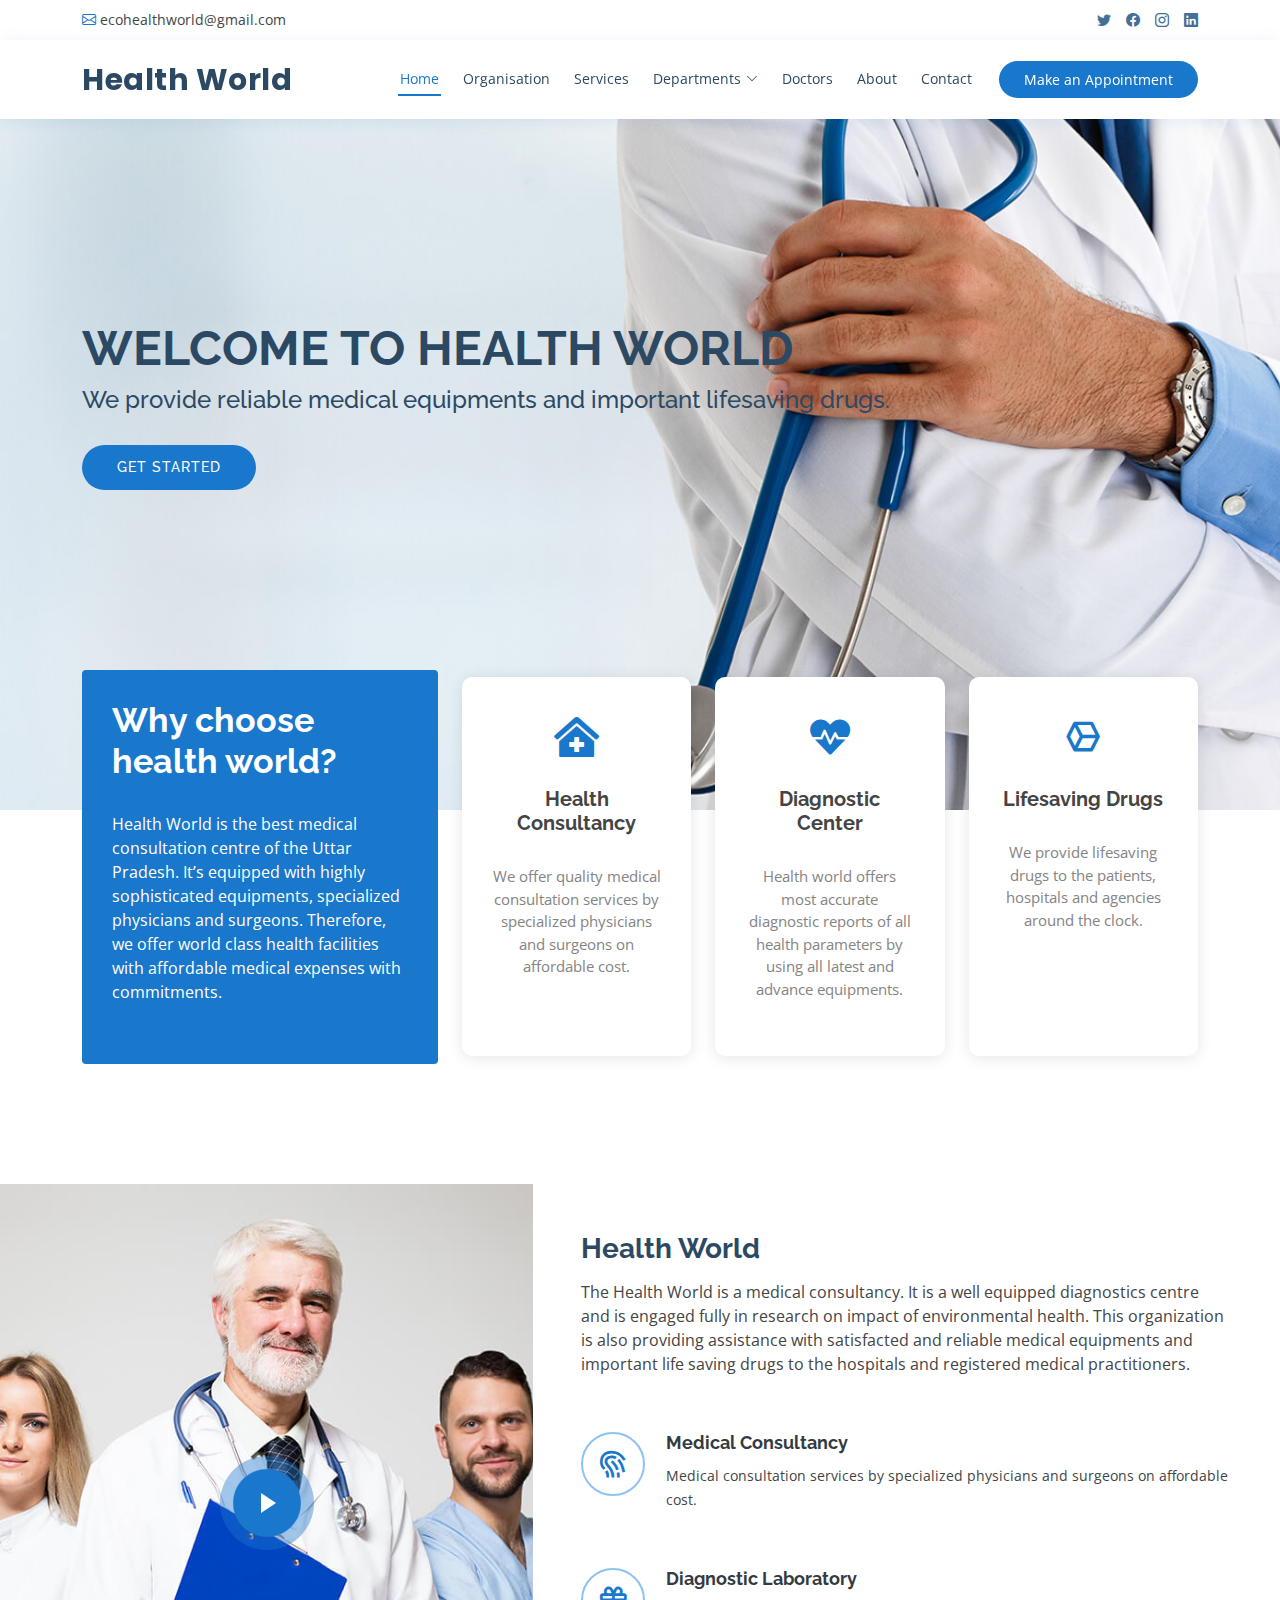
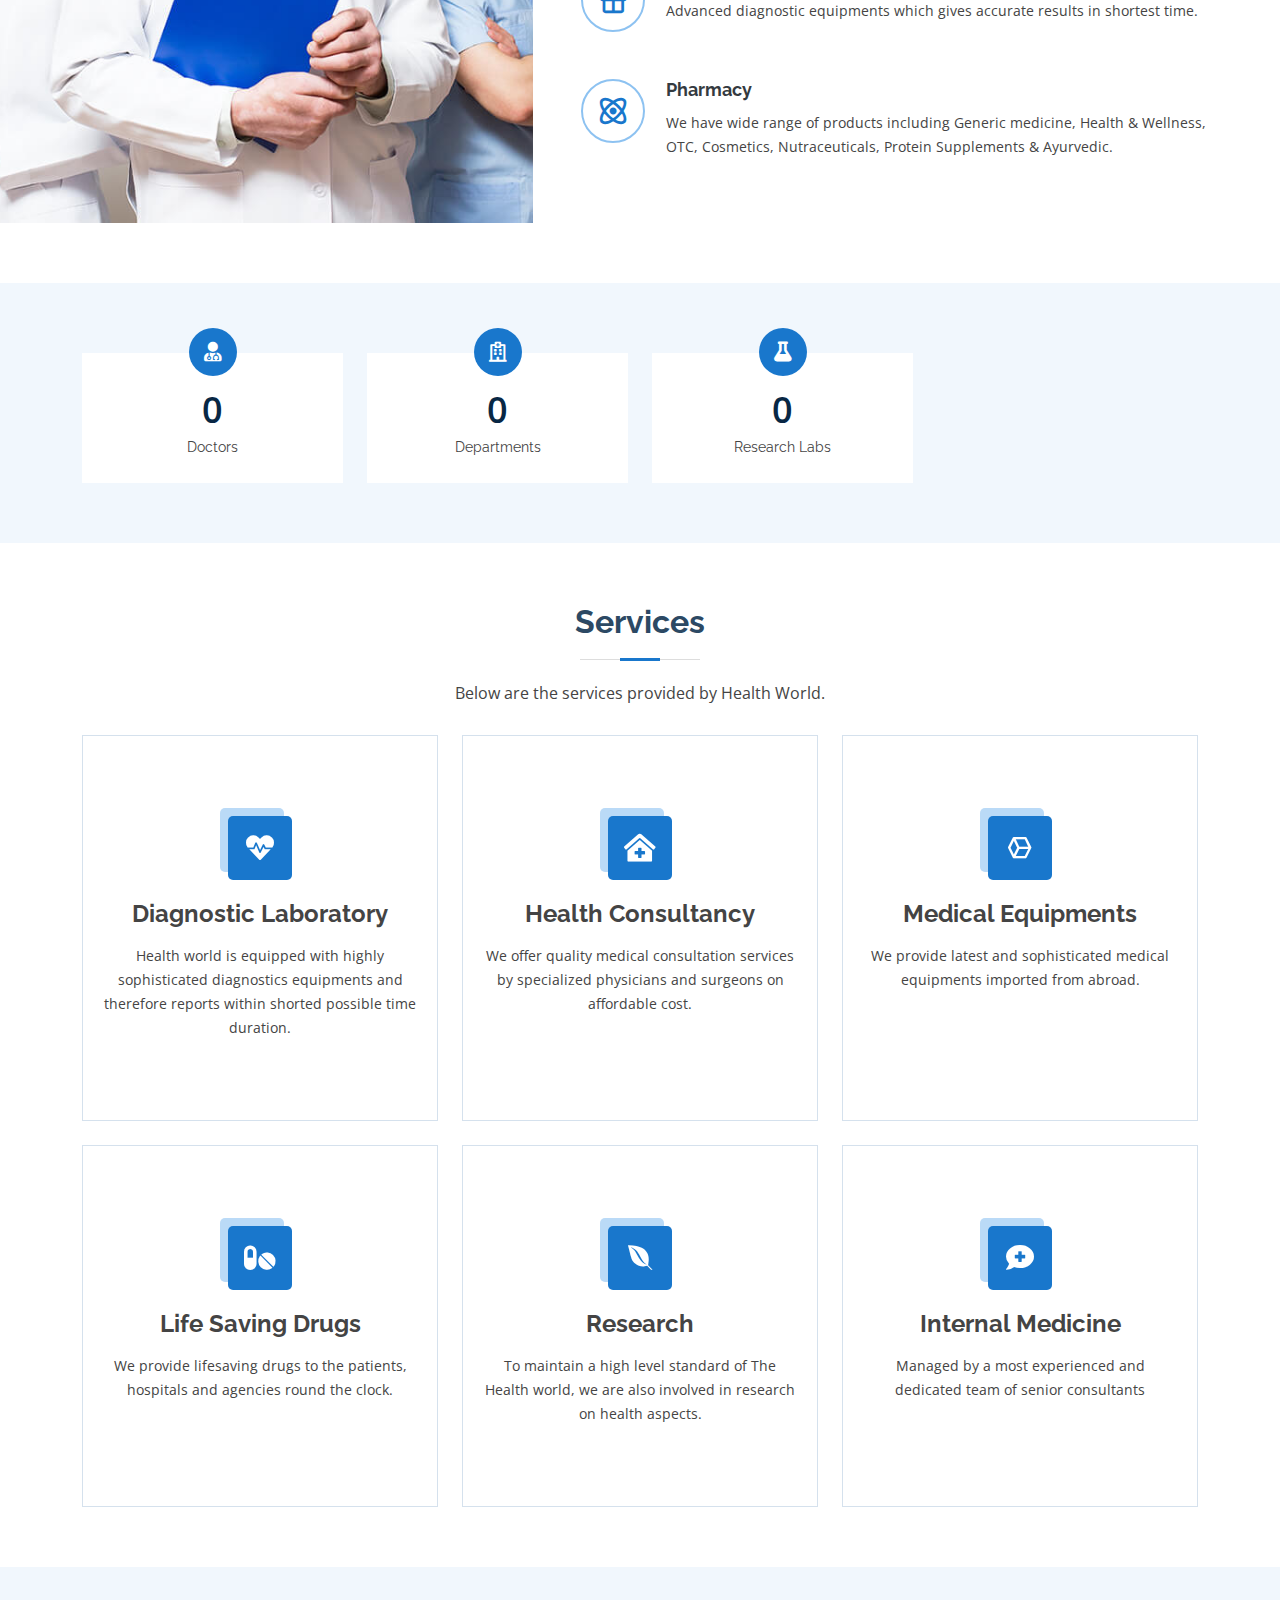
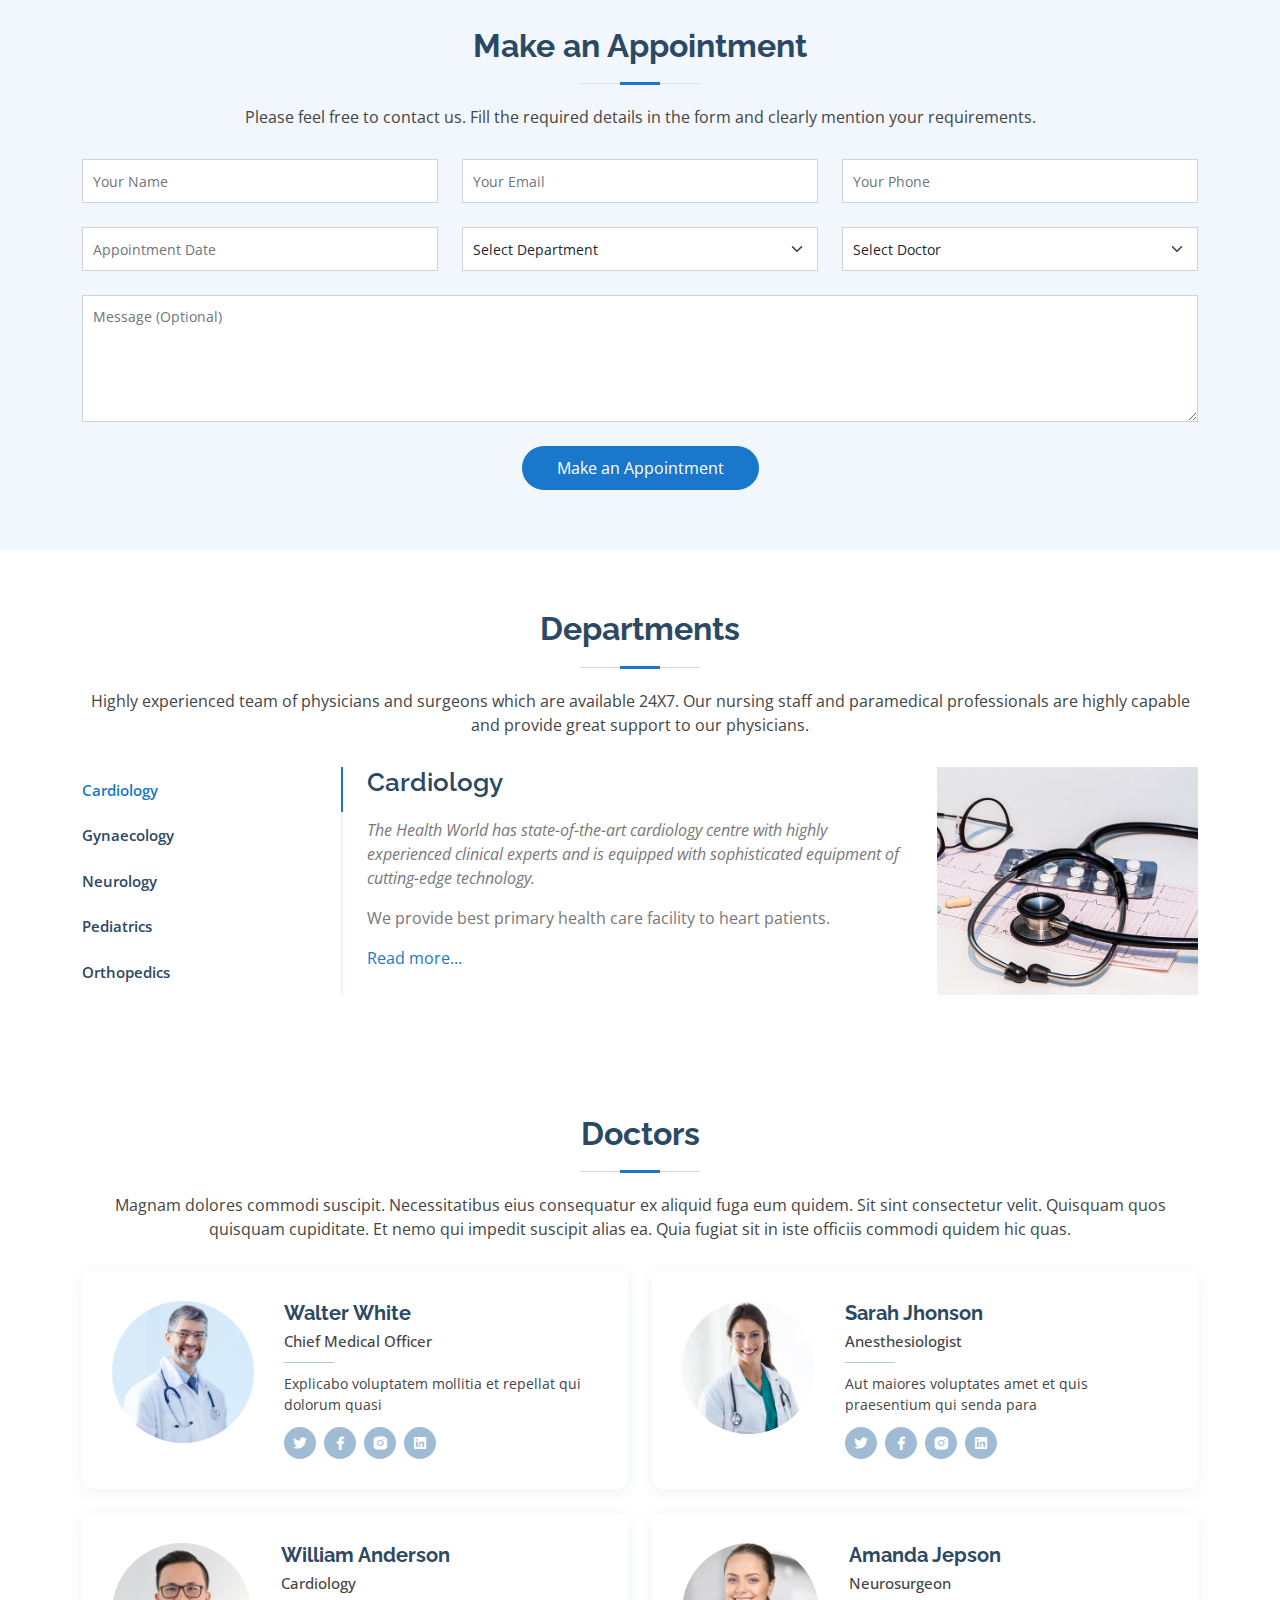
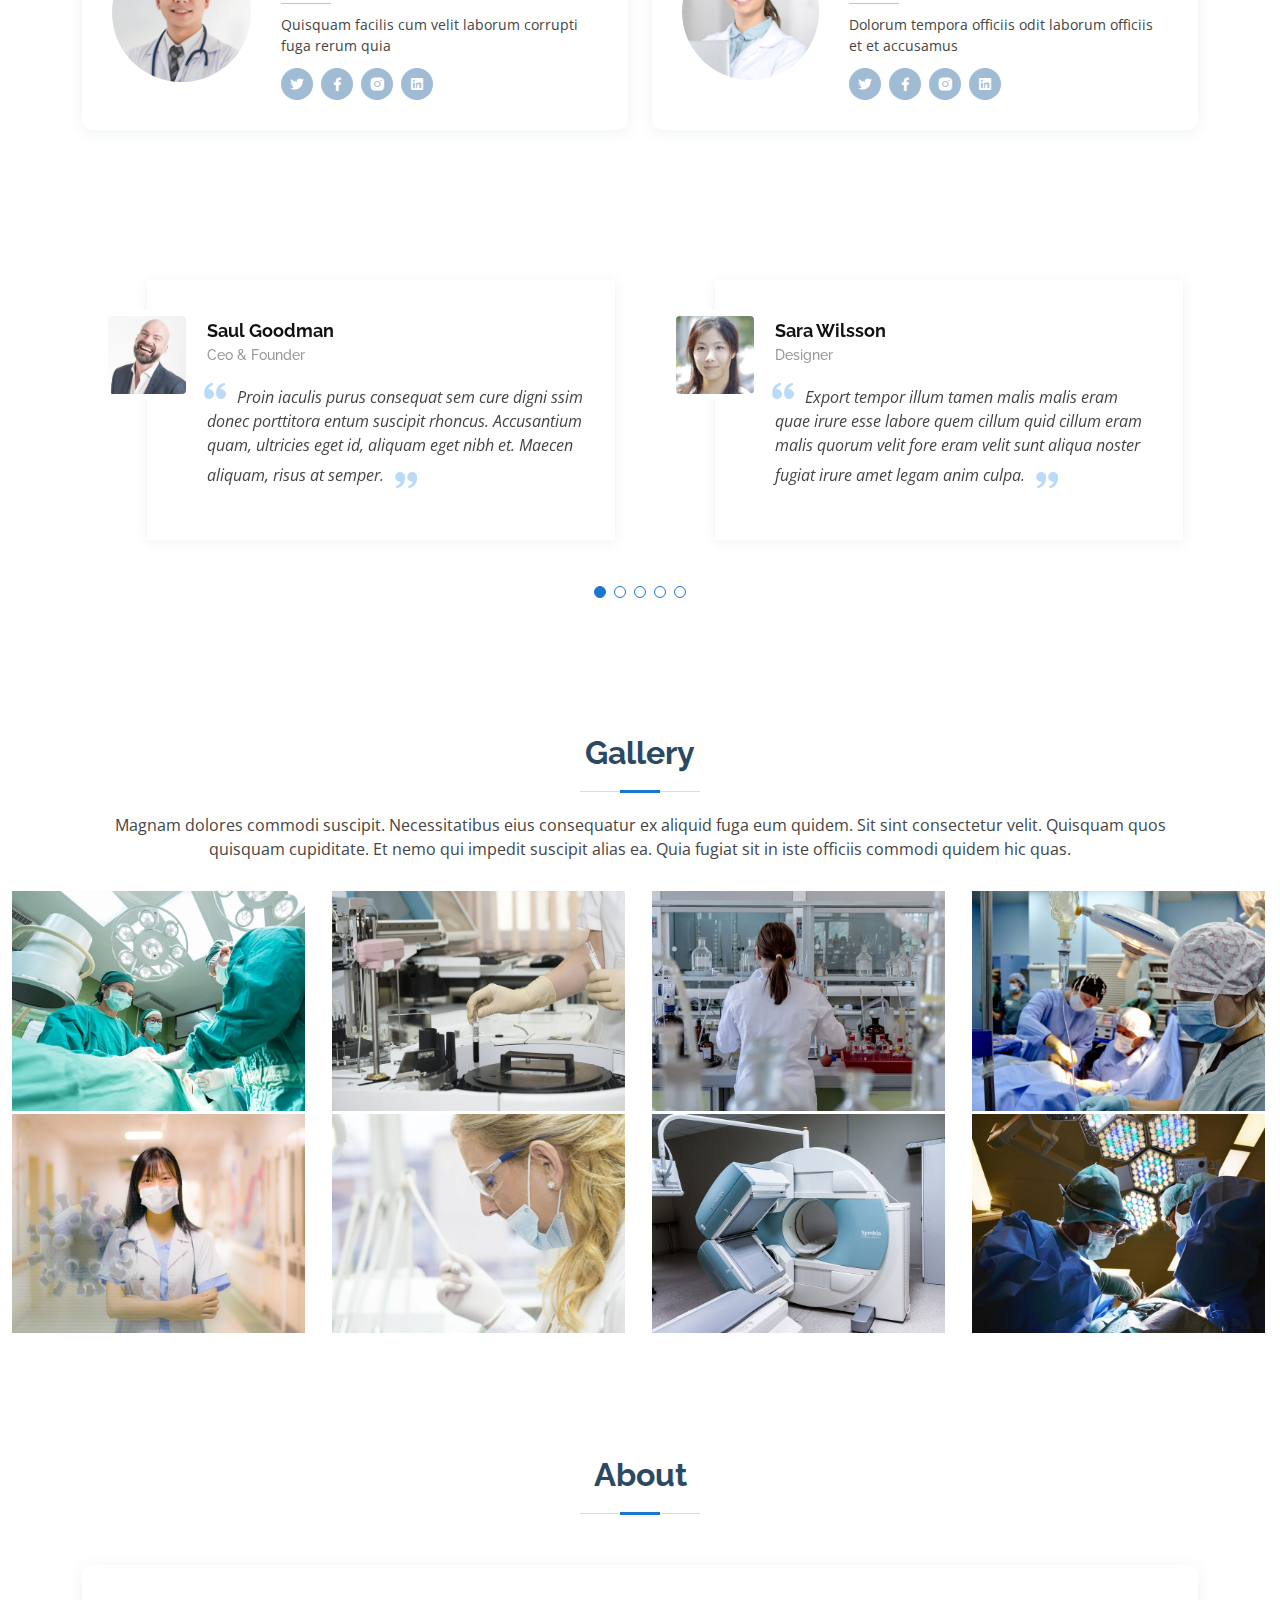
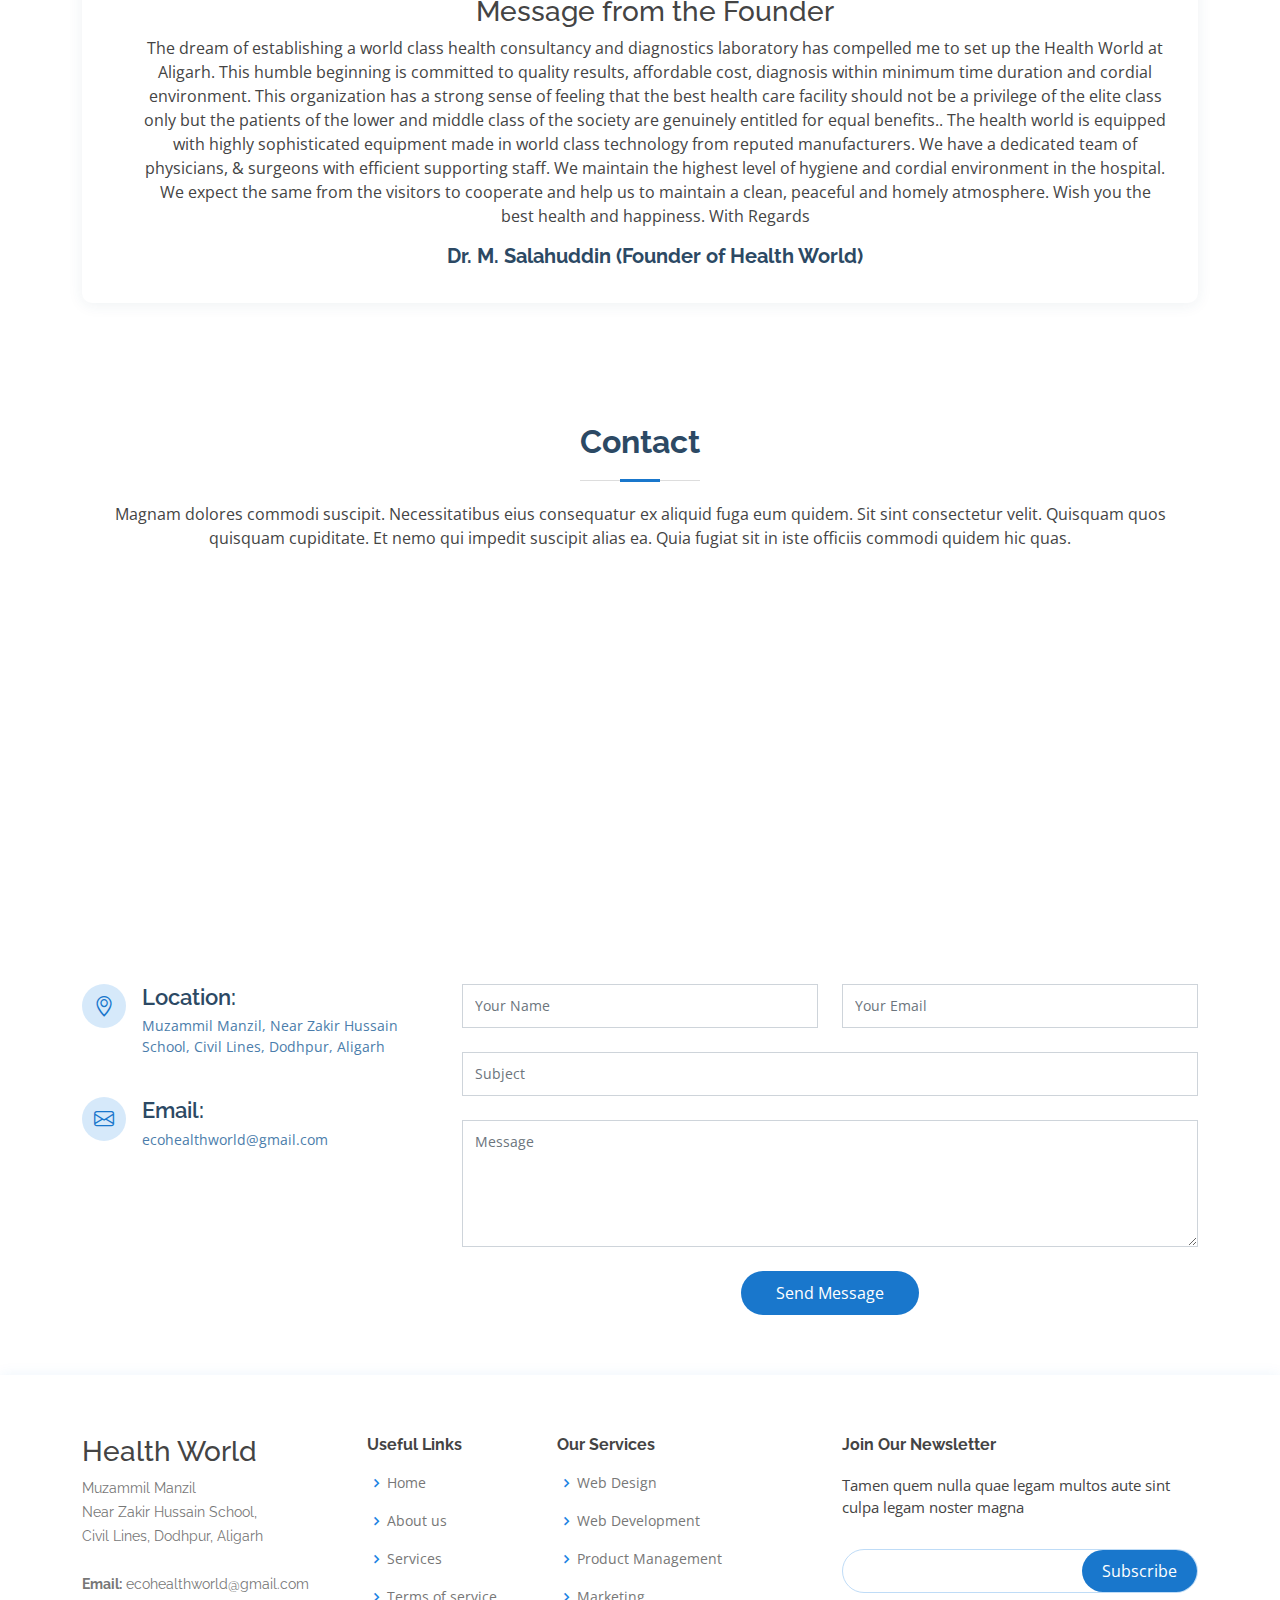
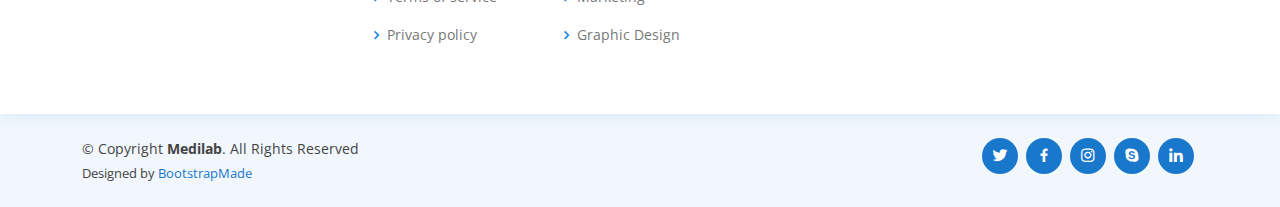
==== commit 3375537a: "Address, email updated and phone uncommented in bottom area." ====
--- a/index.html
+++ b/index.html
@@ -890,13 +890,13 @@
         <div class="row">
 
           <div class="col-lg-3 col-md-6 footer-contact">
-            <h3>Medilab</h3>
+            <h3>Health World</h3>
             <p>
-              A108 Adam Street <br>
-              New York, NY 535022<br>
-              United States <br><br>
-              <strong>Phone:</strong> +1 5589 55488 55<br>
-              <strong>Email:</strong> info@example.com<br>
+              Muzammil Manzil <br>
+              Near Zakir Hussain School,<br>
+              Civil Lines, Dodhpur, Aligarh <br><br>
+              <!-- <strong>Phone:</strong> +1 5589 55488 55<br> -->
+              <strong>Email:</strong> ecohealthworld@gmail.com<br>
             </p>
           </div>
 
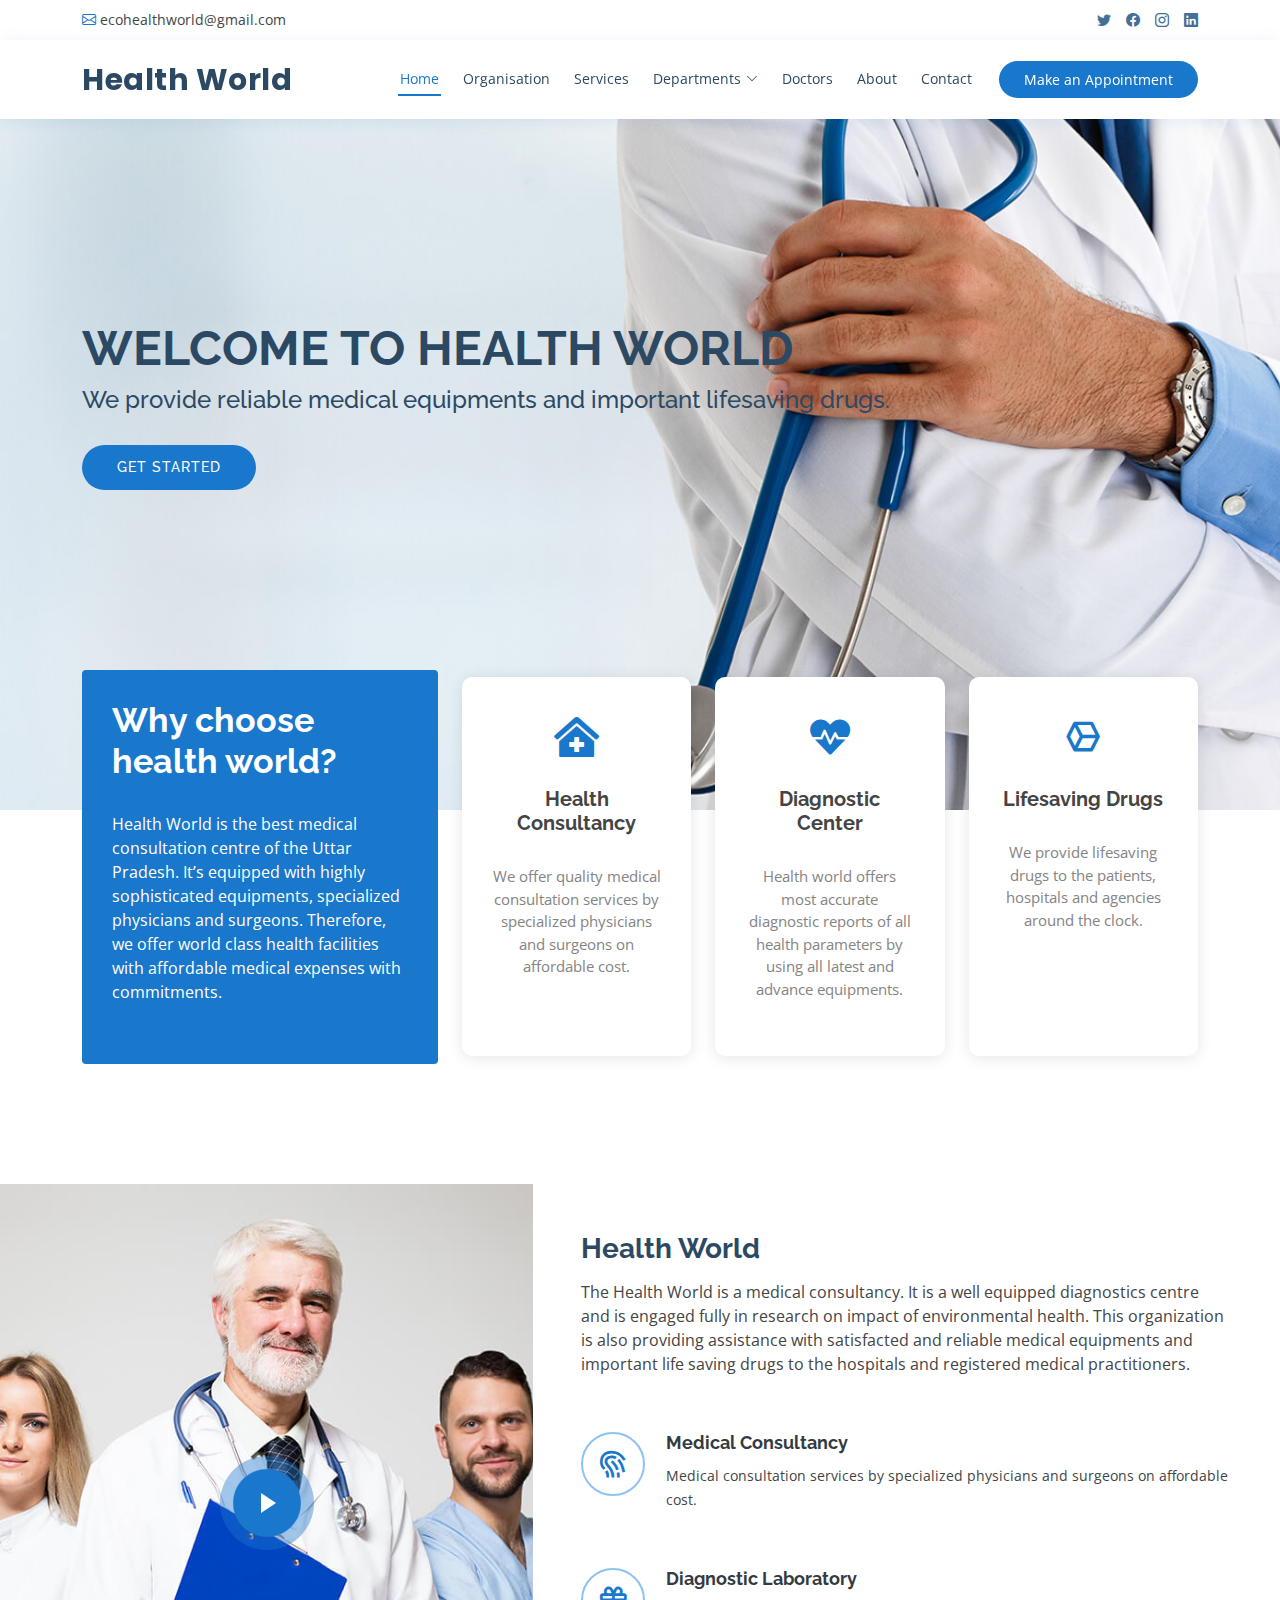
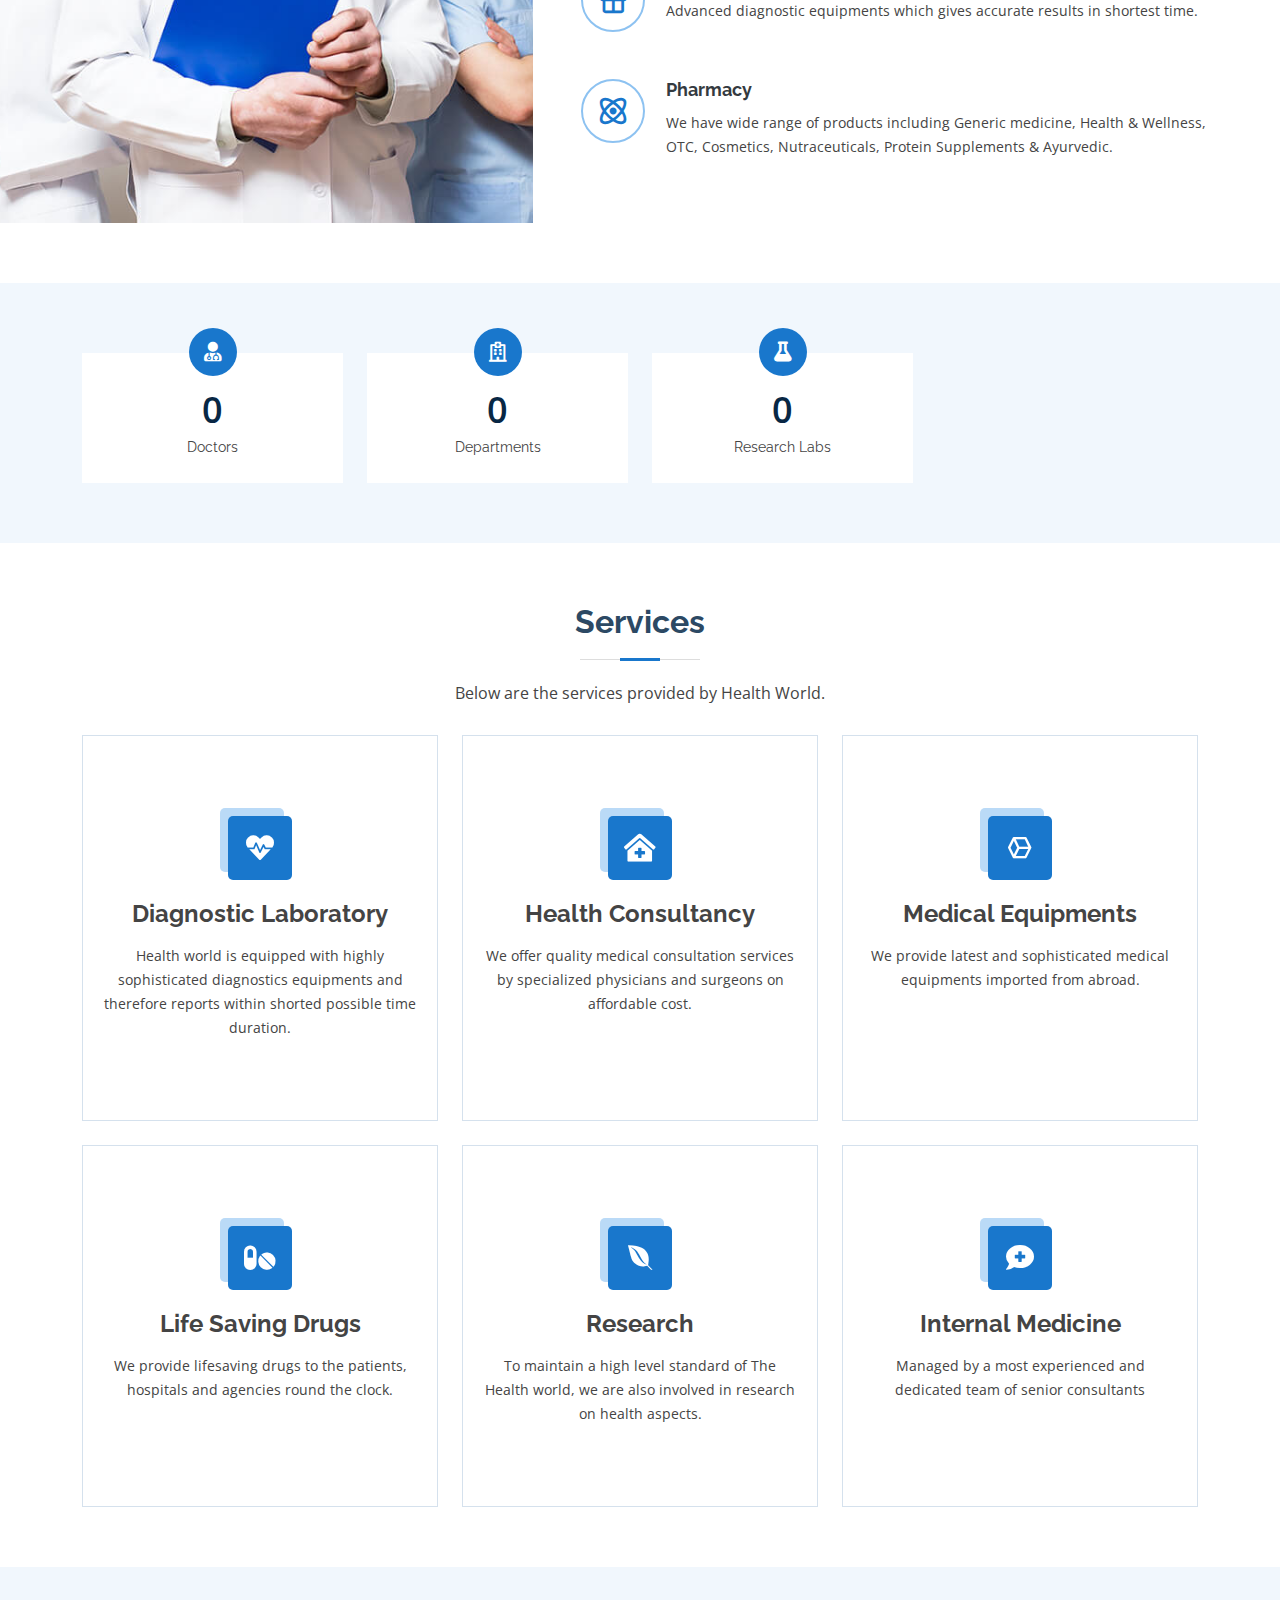
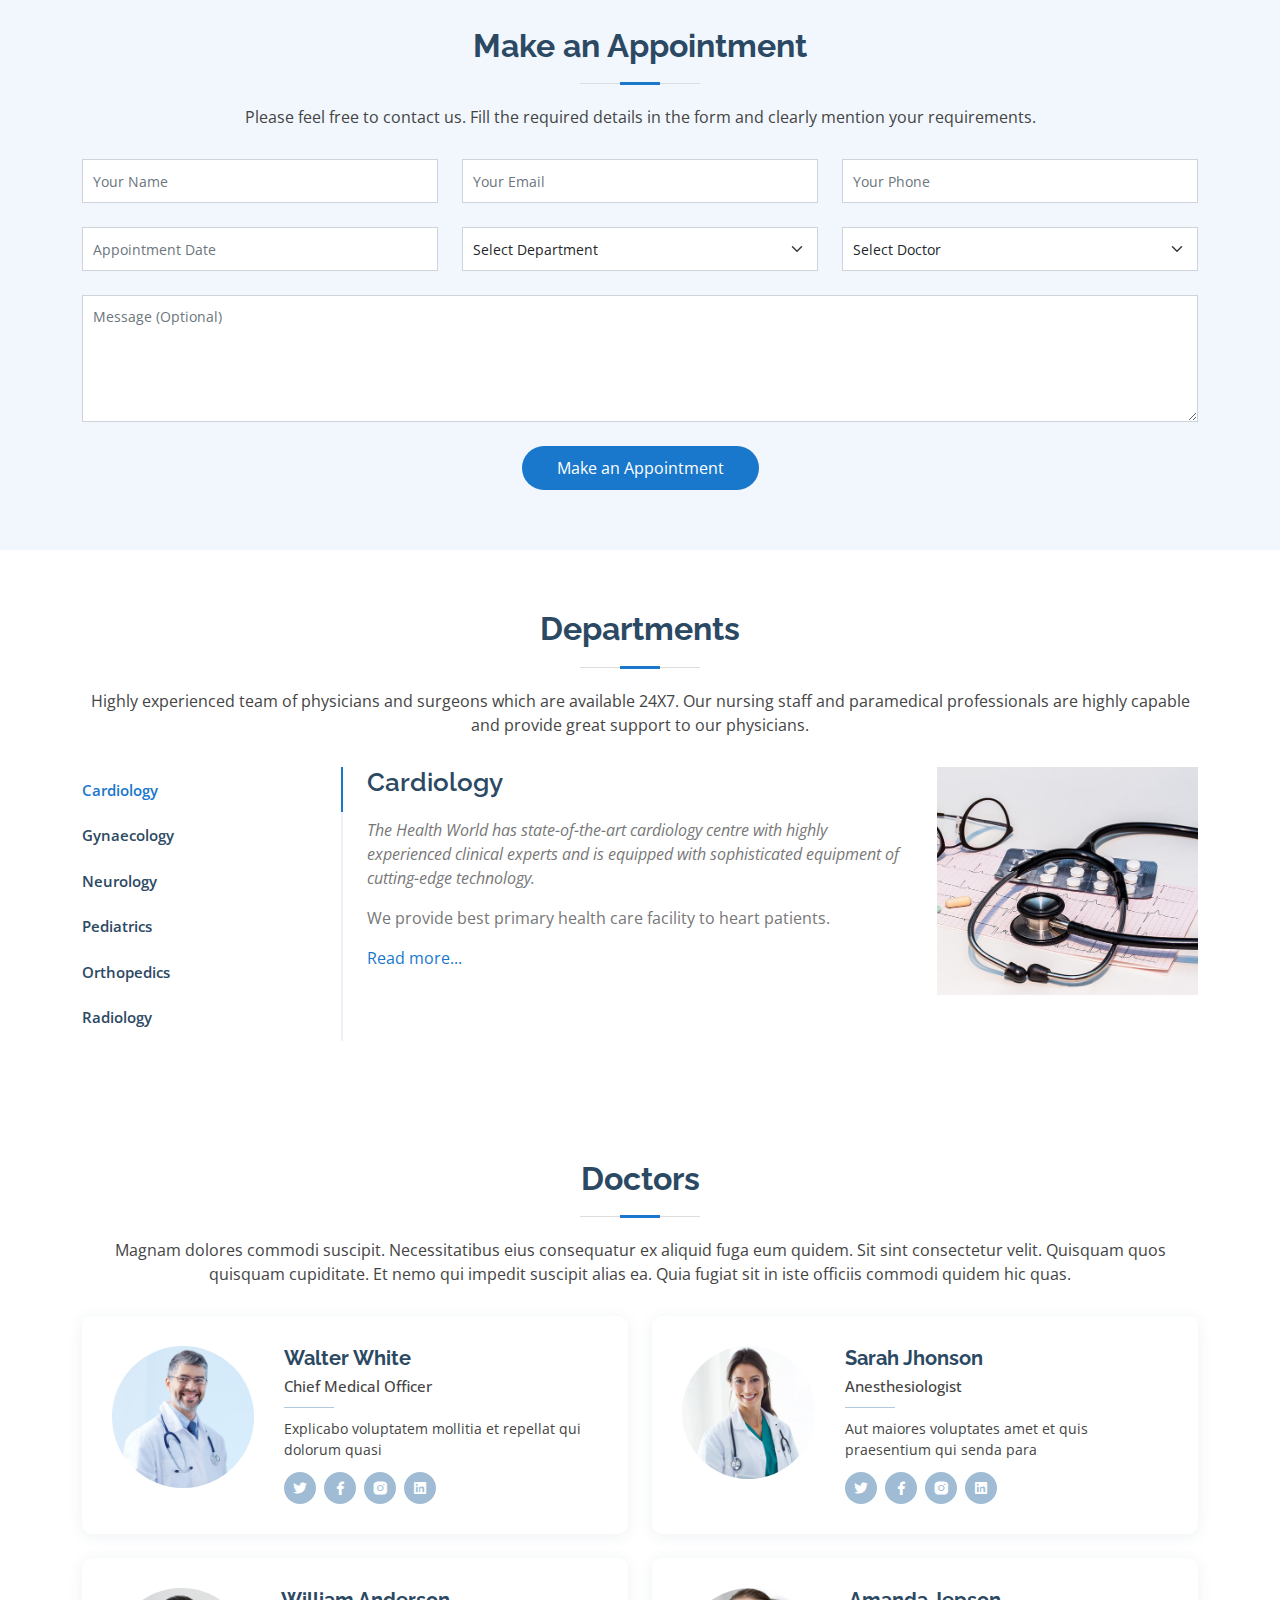
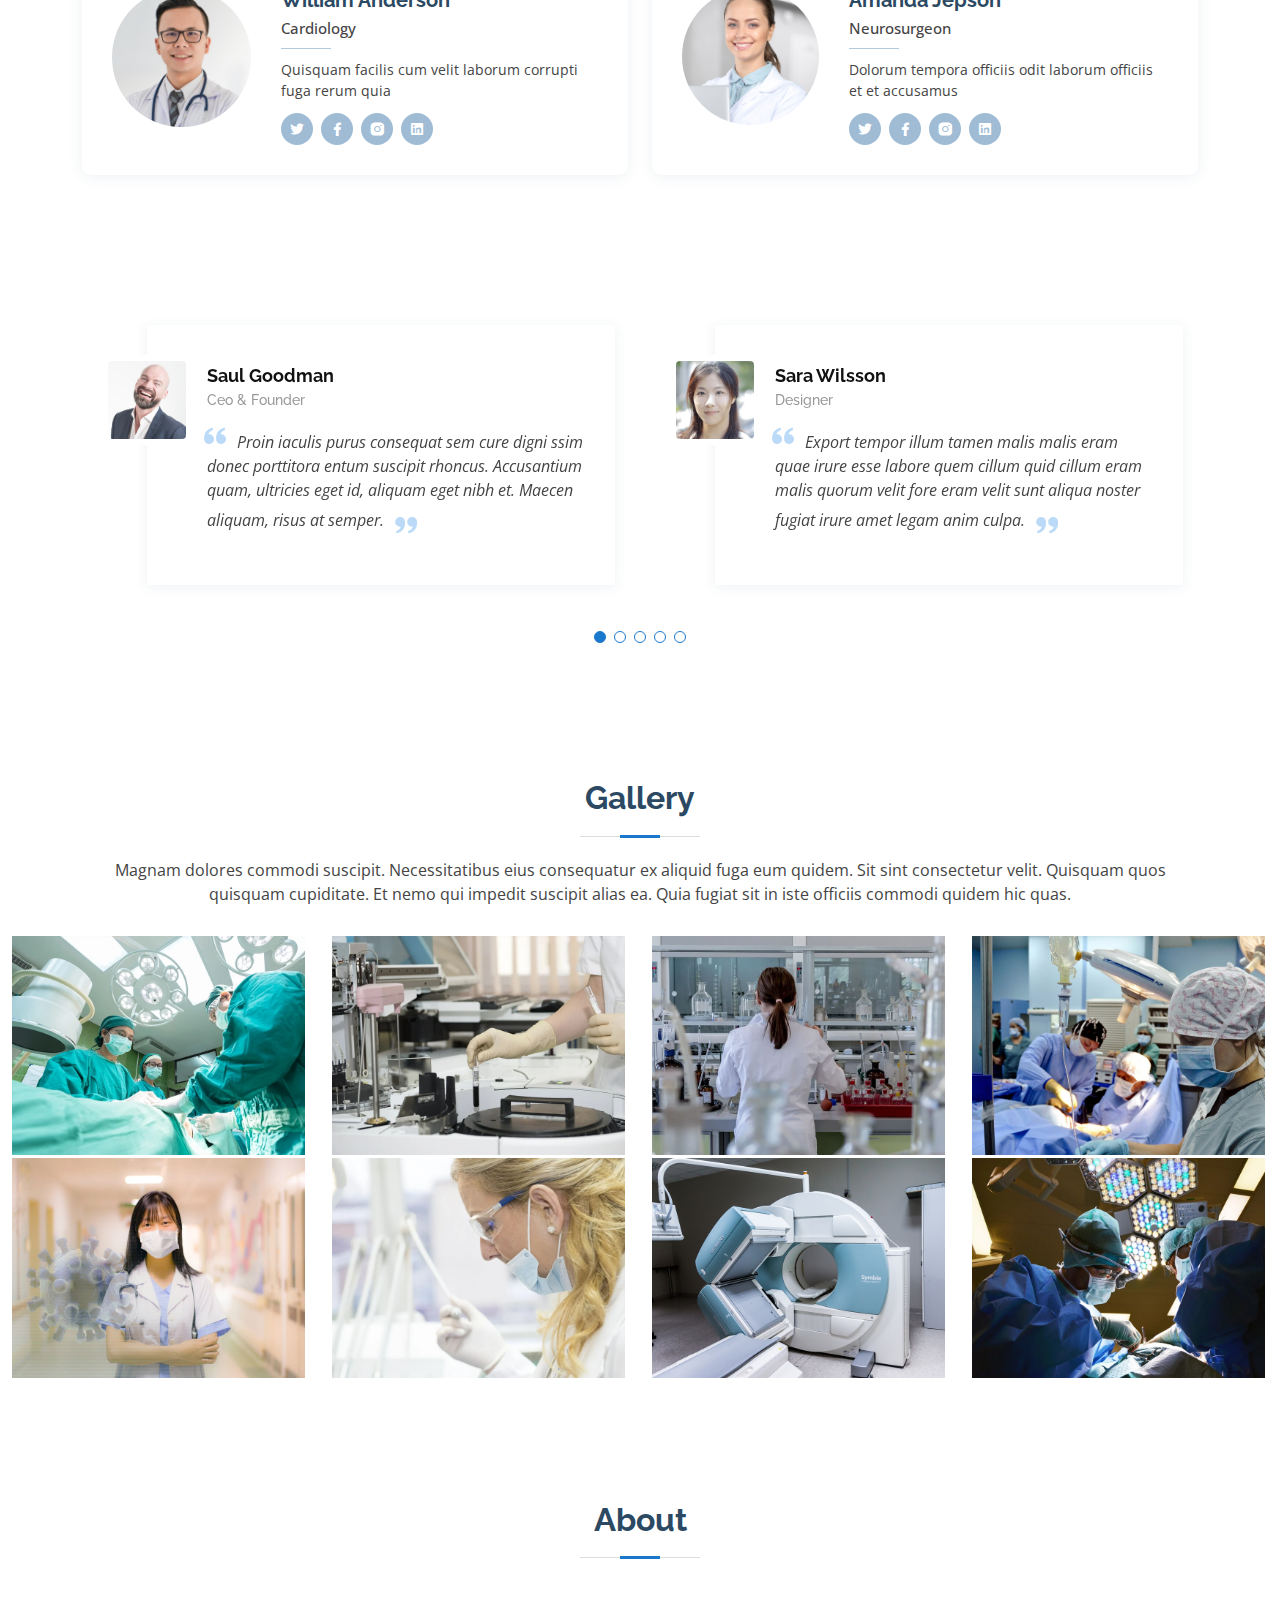
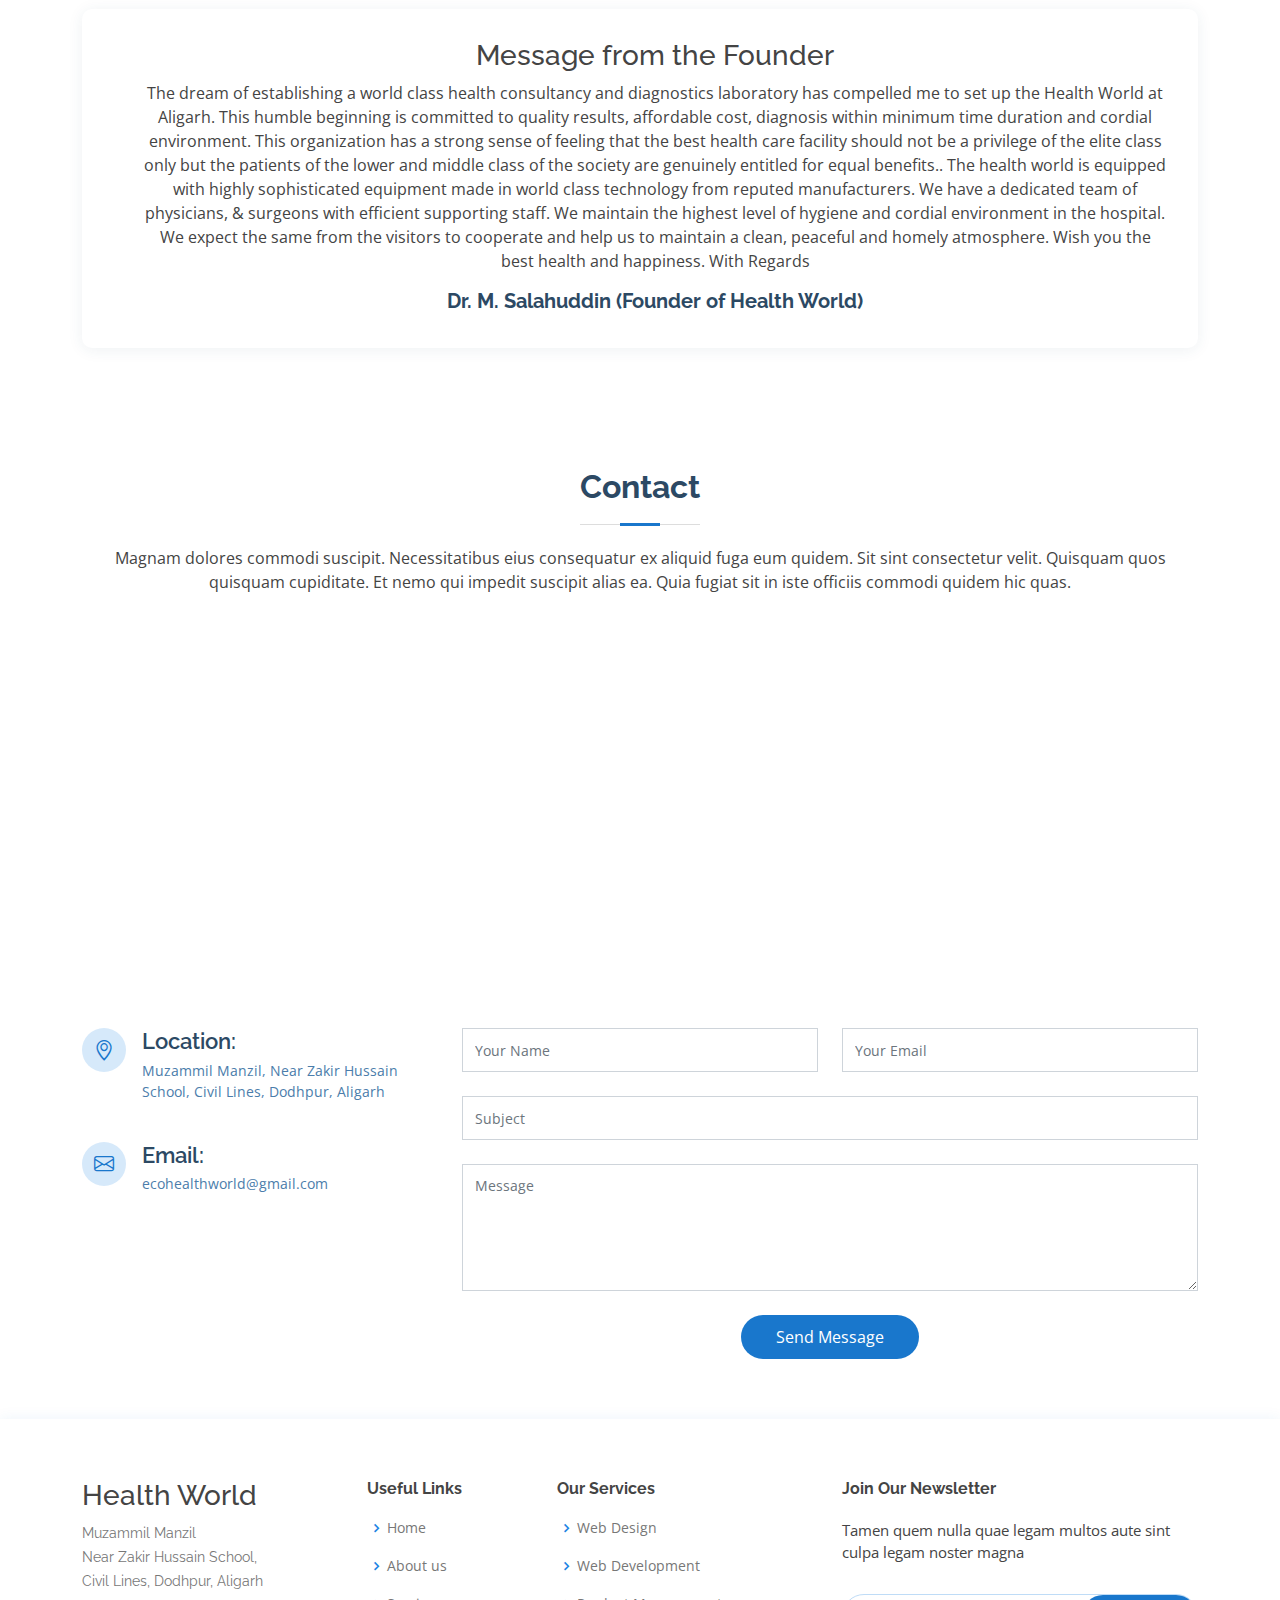
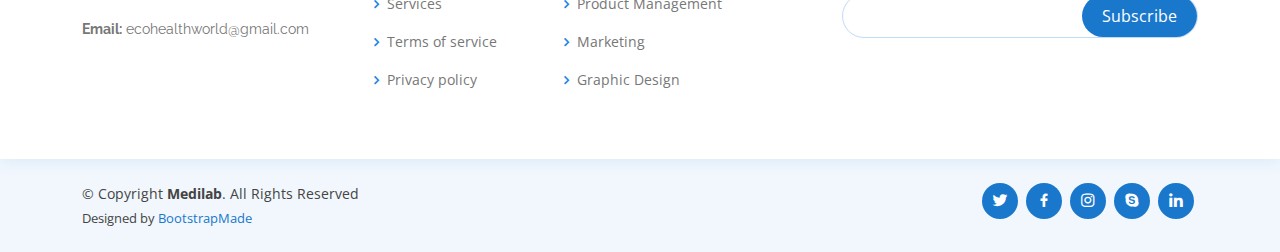
==== commit 465cd13c: "Radiology Added" ====
--- a/index.html
+++ b/index.html
@@ -383,6 +383,9 @@
               <li class="nav-item">
                 <a class="nav-link" data-bs-toggle="tab" href="#tab-5">Orthopedics</a>
               </li>
+              <li class="nav-item">
+                <a class="nav-link" data-bs-toggle="tab" href="#tab-6">Radiology</a>
+              </li>
             </ul>
           </div>
           <div class="col-lg-9 mt-4 mt-lg-0">
@@ -441,6 +444,19 @@
                 <div class="row">
                   <div class="col-lg-8 details order-2 order-lg-1">
                     <h3>Orthopedics</h3>
+                    <p class="fst-italic">We have dedicated & well equipped Orthopedic surgery complexes with laminar flow & various modern equipment like image intensifier, operating microscope, computer navigation system, top of the line arthroscopy system etc.</p>
+                    <p>The Health World offers key & best orthopedic surgeries and procedures in India. We perform bone and joint replacement surgeries which include the most current Arthroscopic and Reconstructive techniques. Read more</p>
+                    <a href="departments/orthopedics.html">Read more...</a>
+                  </div>
+                  <div class="col-lg-4 text-center order-1 order-lg-2">
+                    <img src="assets/img/departments-5.jpg" alt="" class="img-fluid">
+                  </div>
+                </div>
+              </div>
+              <div class="tab-pane" id="tab-6">
+                <div class="row">
+                  <div class="col-lg-8 details order-2 order-lg-1">
+                    <h3>Radiology</h3>
                     <p class="fst-italic">We have dedicated & well equipped Orthopedic surgery complexes with laminar flow & various modern equipment like image intensifier, operating microscope, computer navigation system, top of the line arthroscopy system etc.</p>
                     <p>The Health World offers key & best orthopedic surgeries and procedures in India. We perform bone and joint replacement surgeries which include the most current Arthroscopic and Reconstructive techniques. Read more</p>
                     <a href="departments/orthopedics.html">Read more...</a>
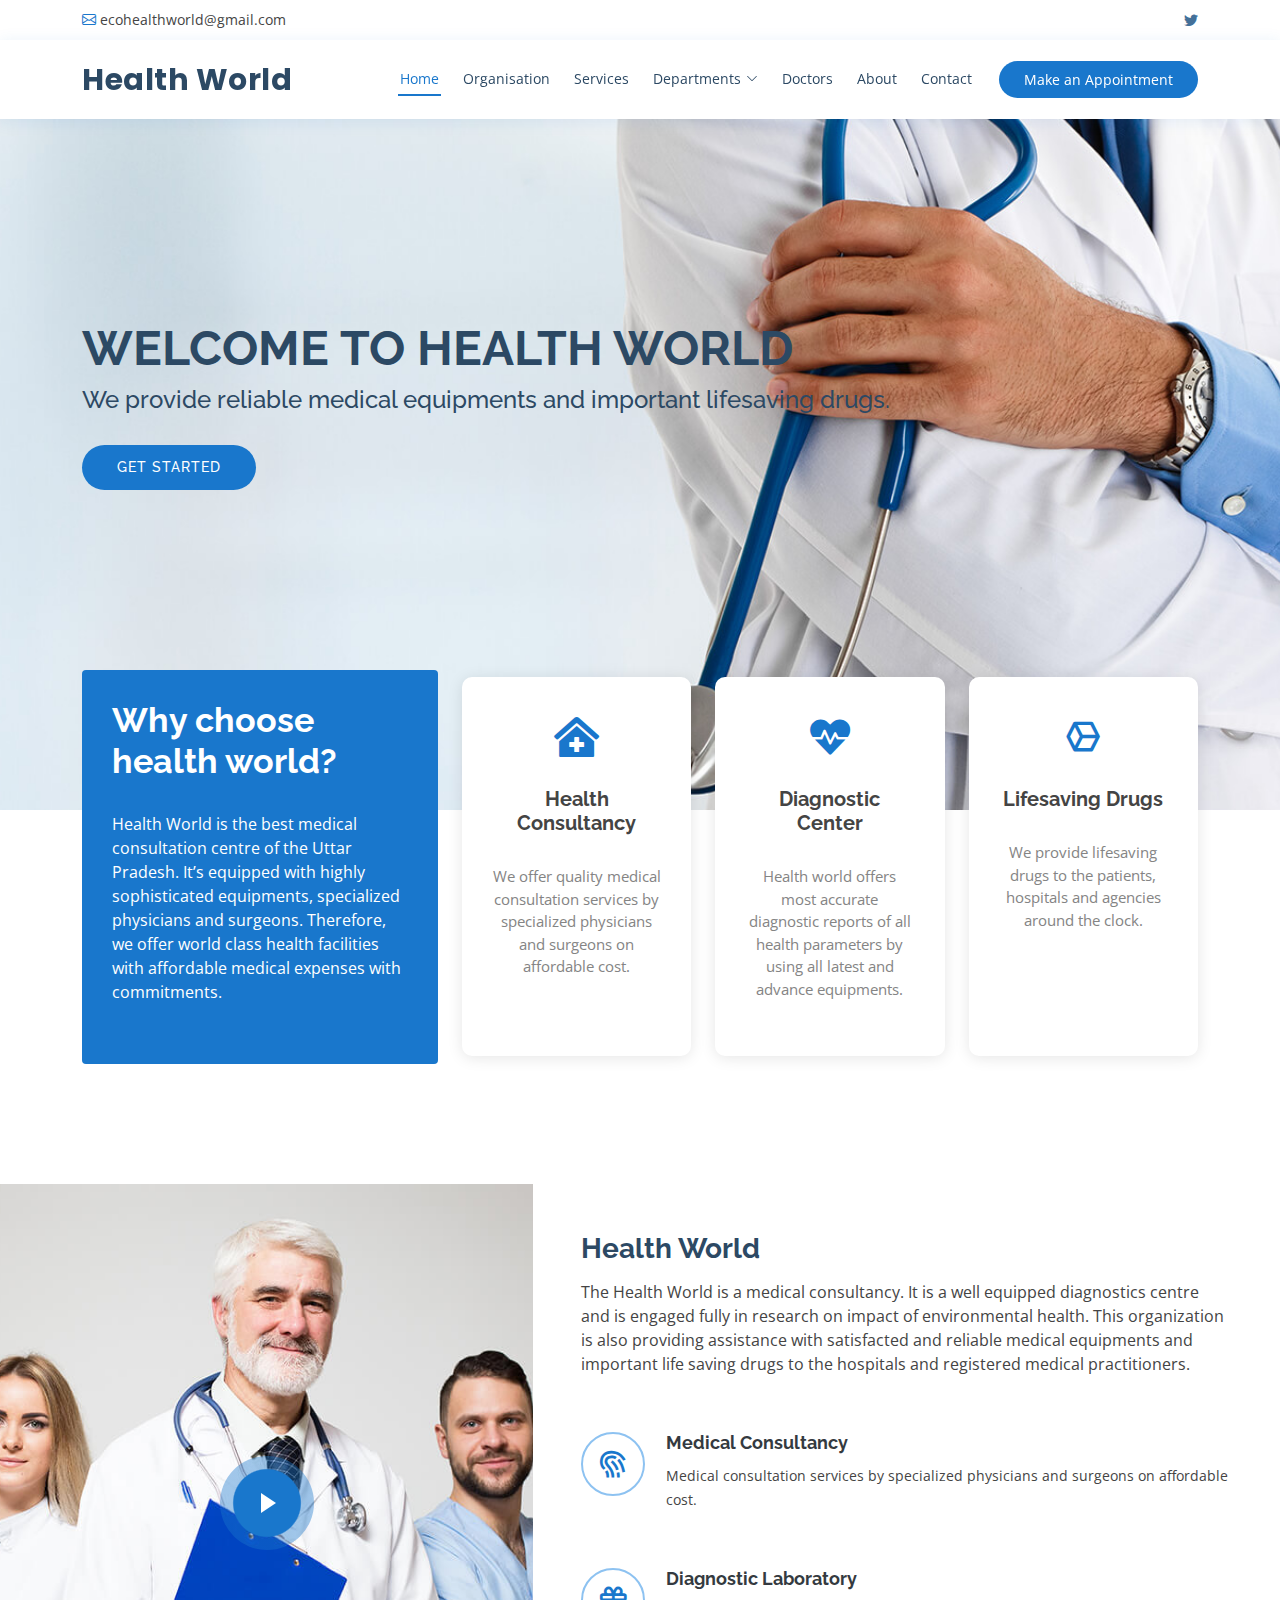
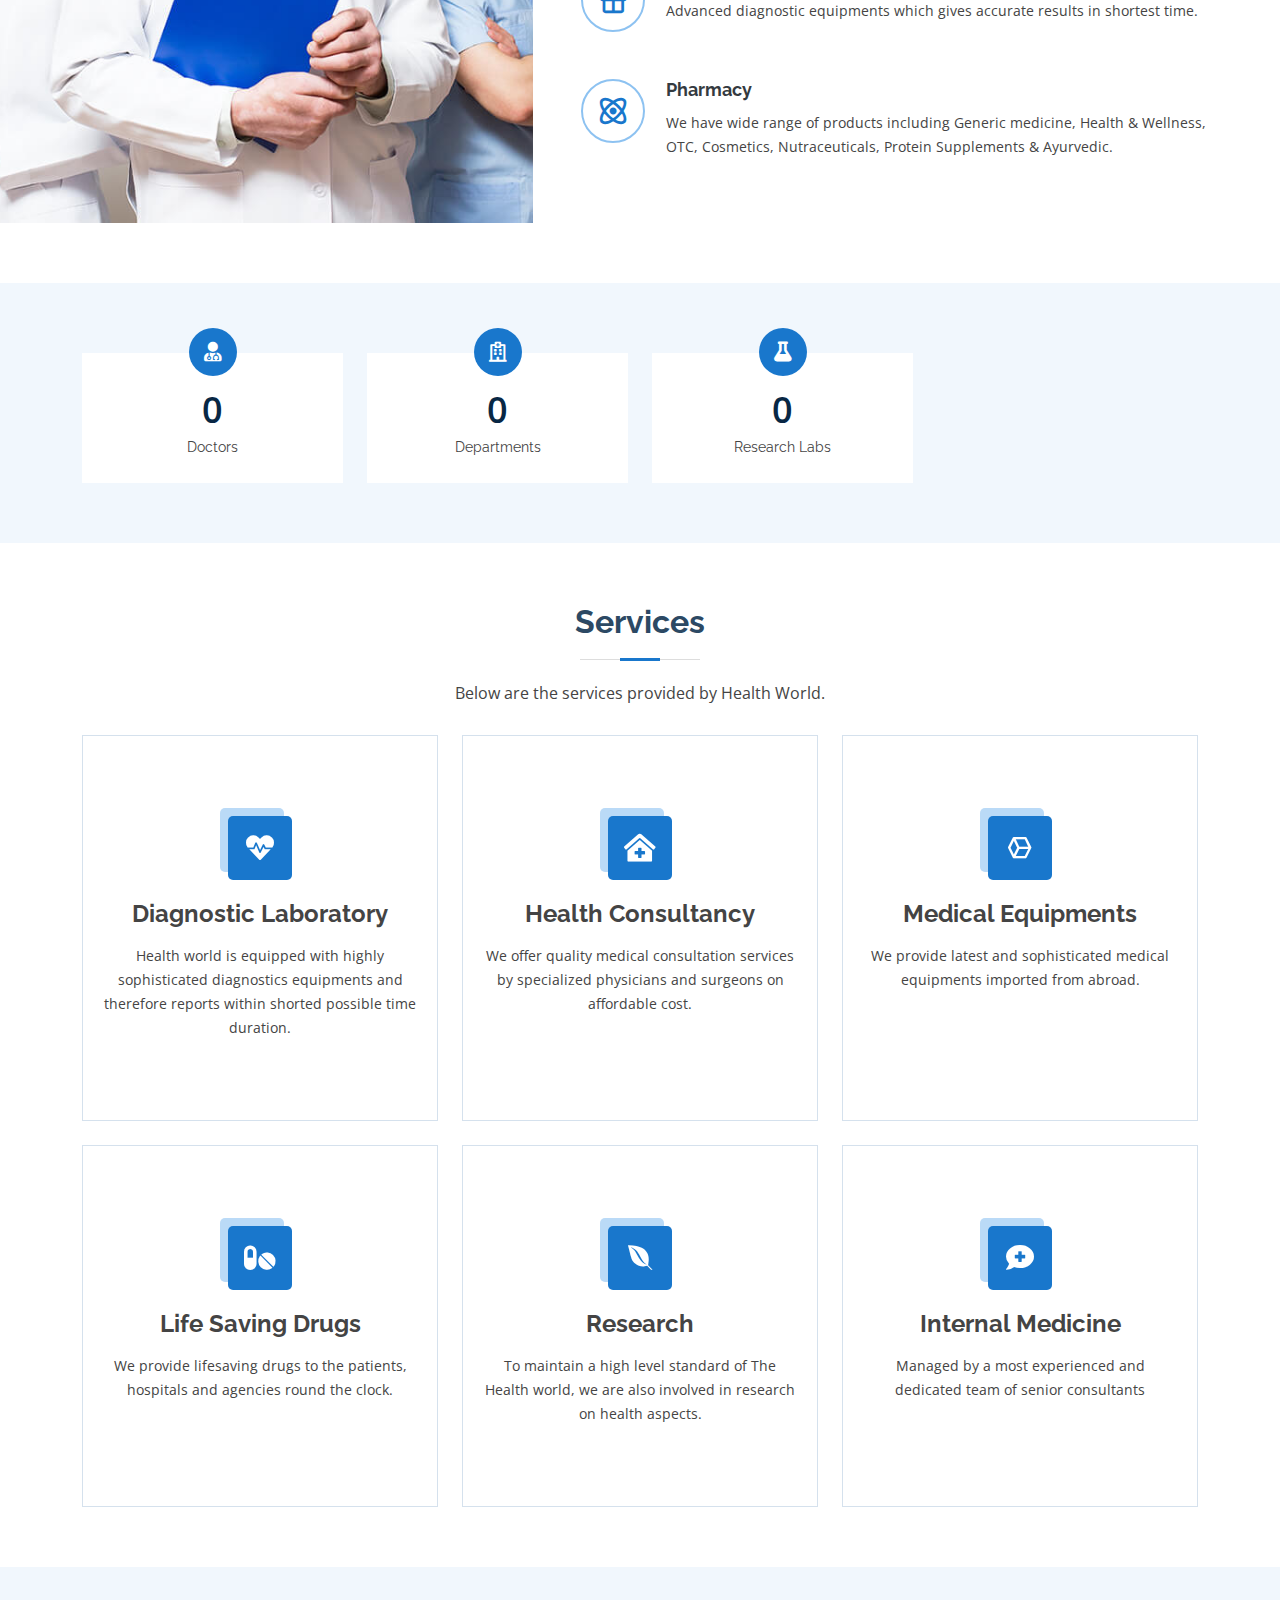
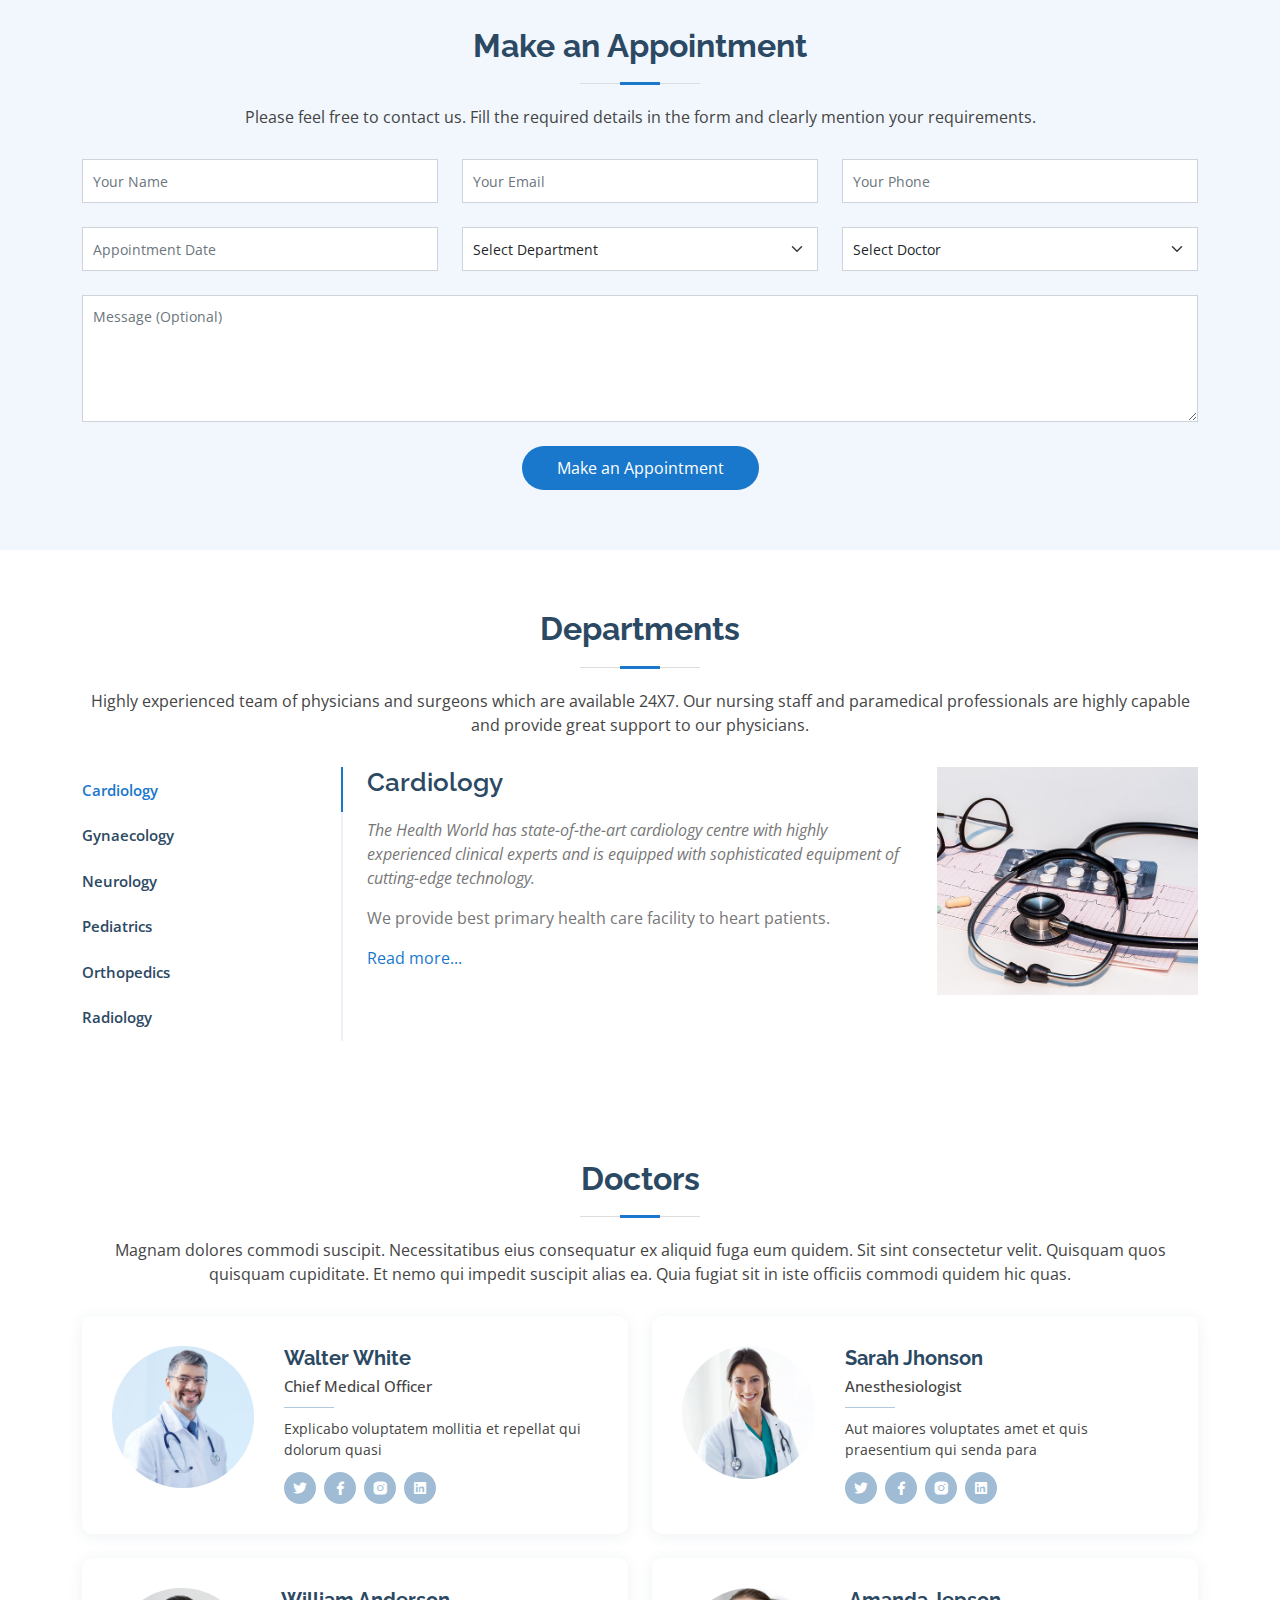
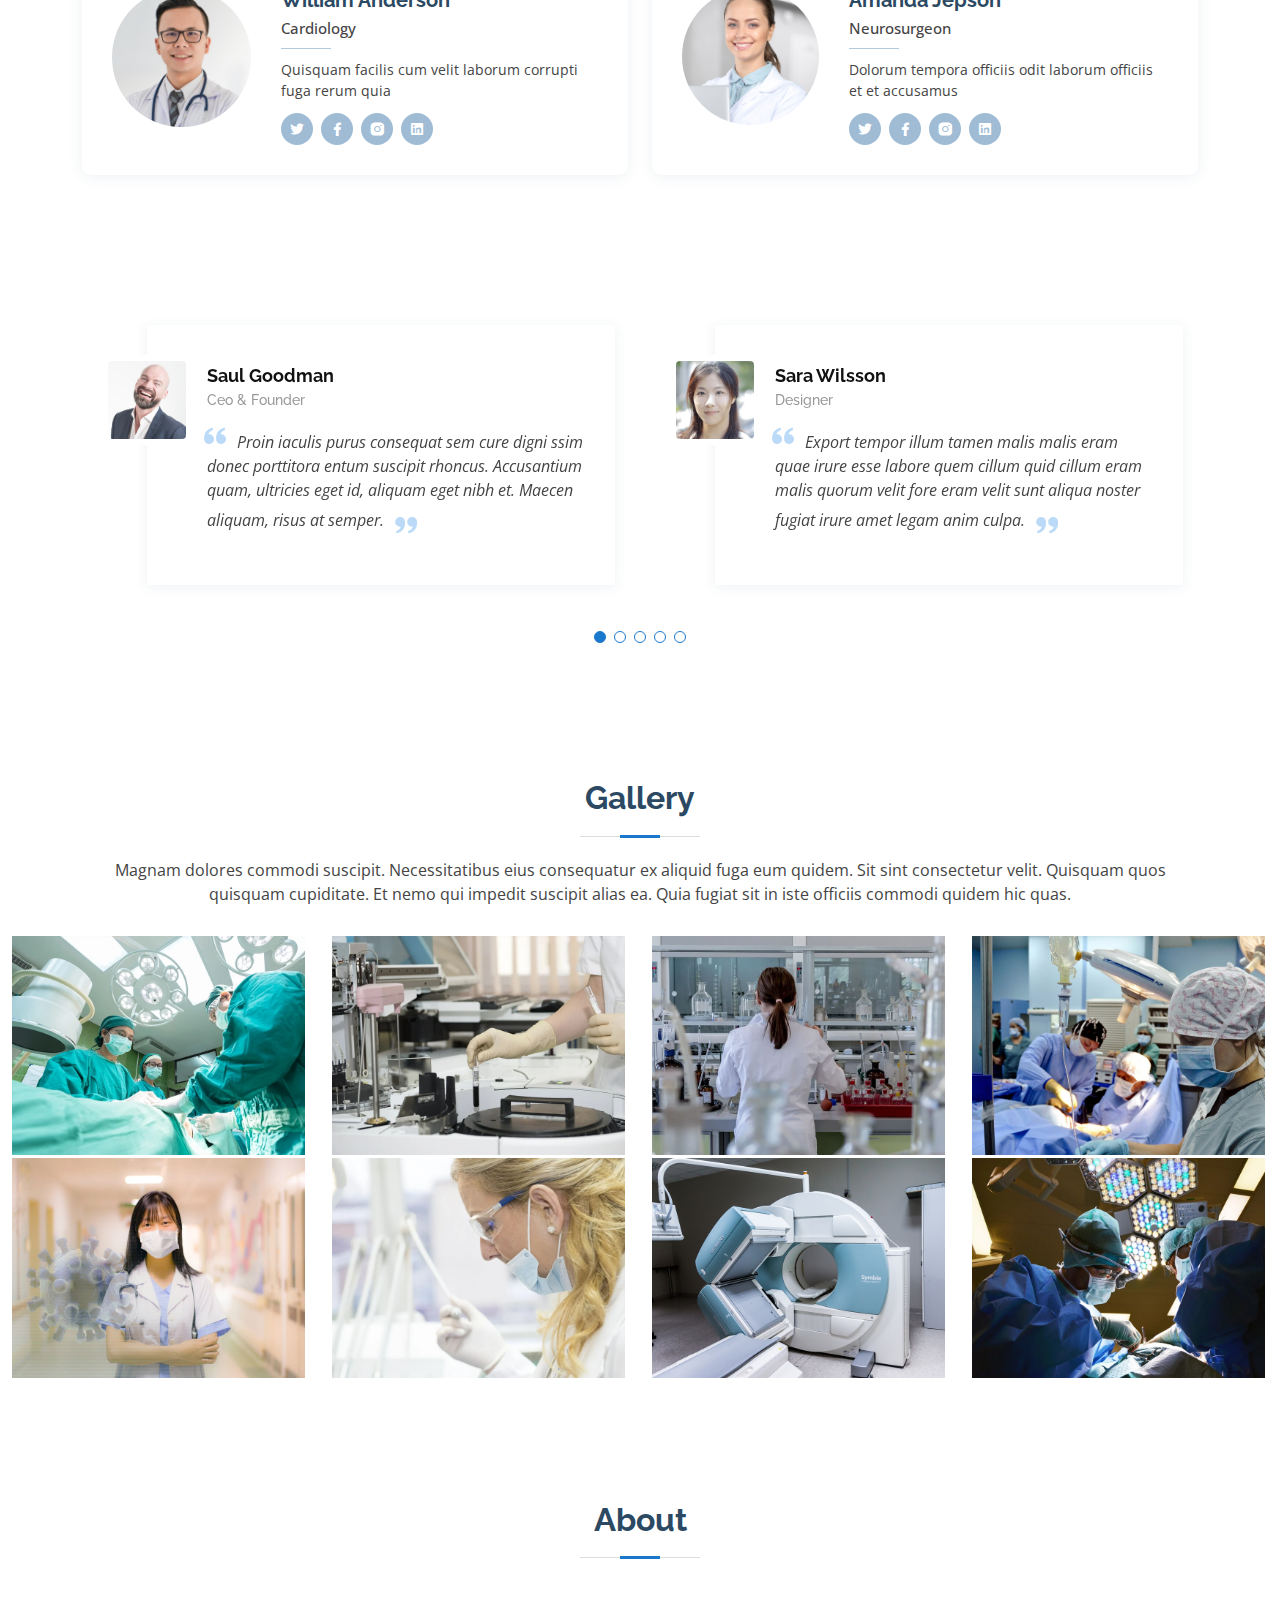
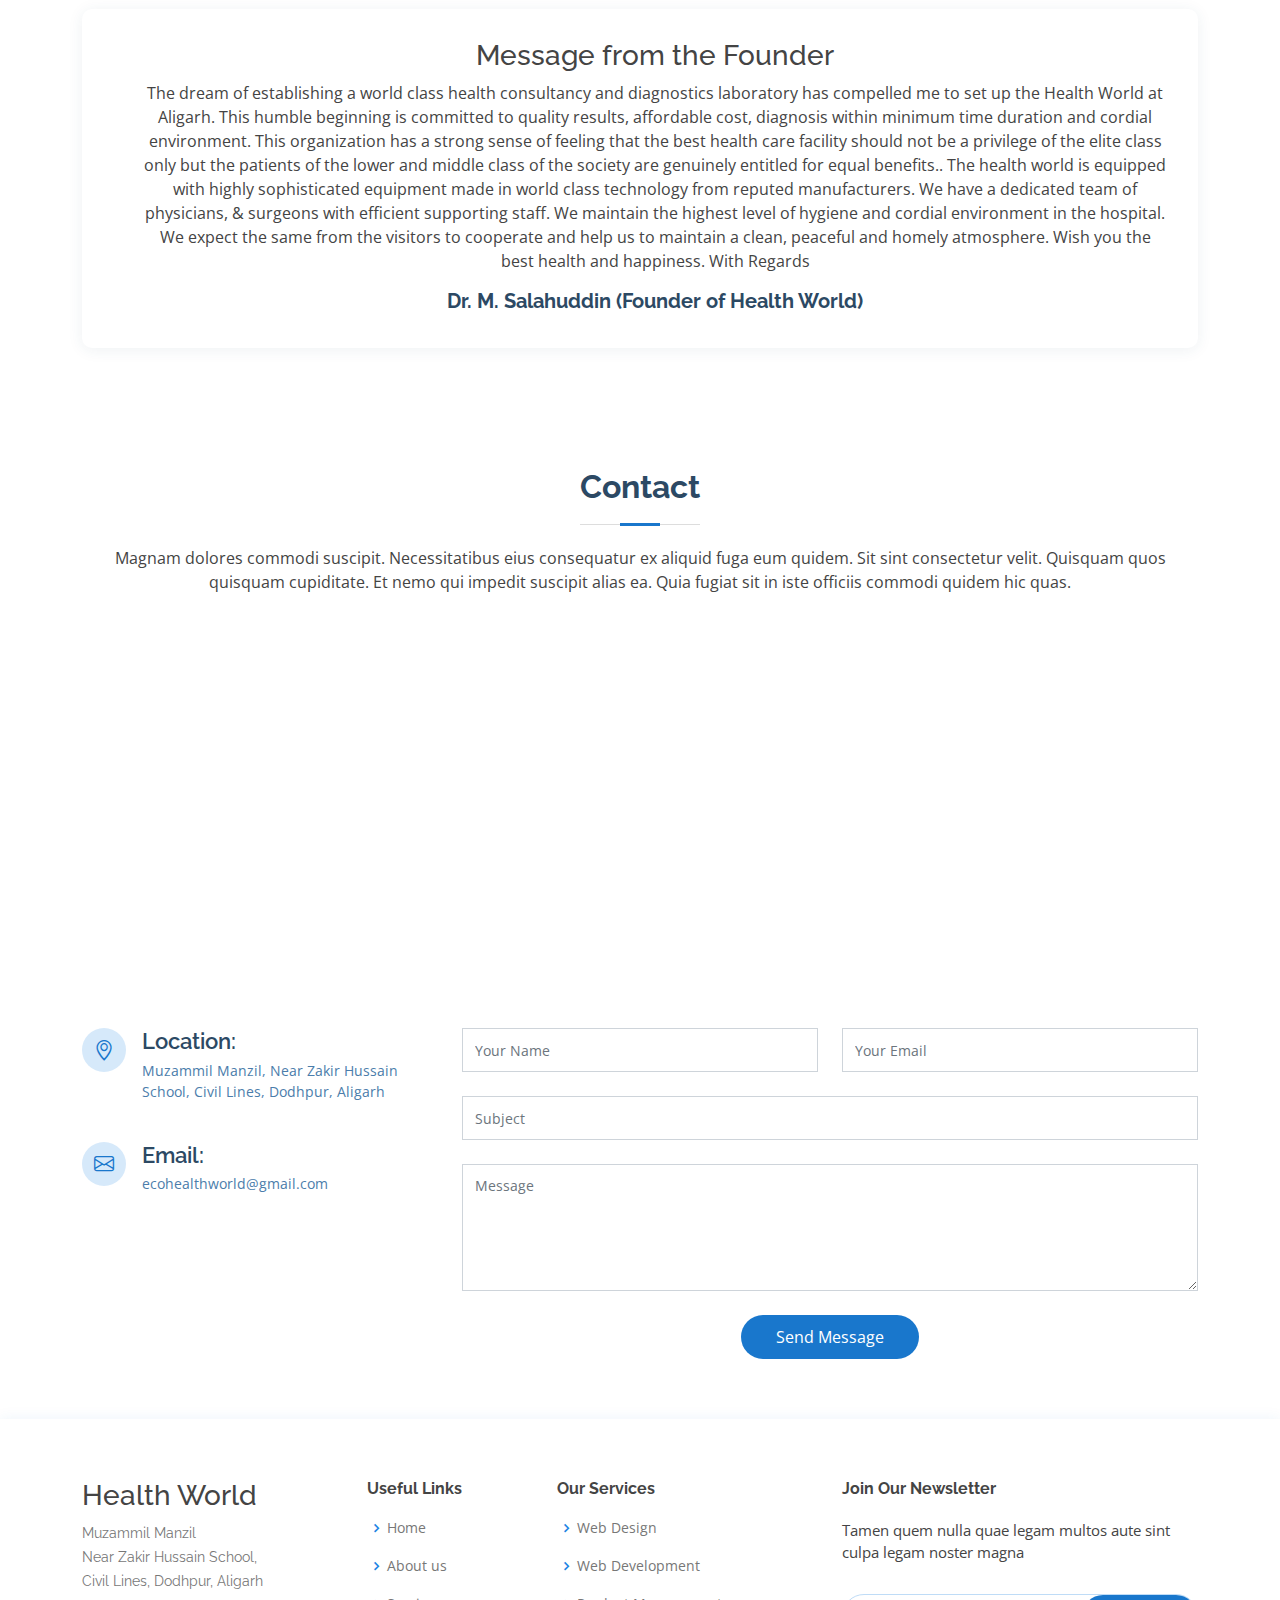
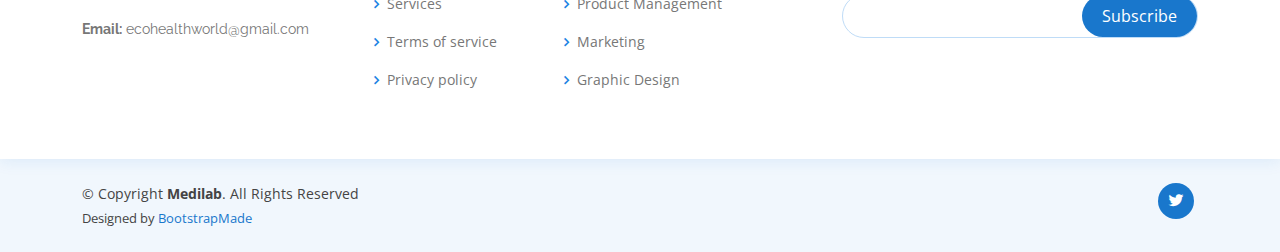
==== commit b7790826: "Twitter link added and other handles uncommented..." ====
--- a/index.html
+++ b/index.html
@@ -46,10 +46,10 @@
         <!-- <i class="bi bi-phone"></i> -->
       </div>
       <div class="d-none d-lg-flex social-links align-items-center">
-        <a href="#" class="twitter"><i class="bi bi-twitter"></i></a>
-        <a href="#" class="facebook"><i class="bi bi-facebook"></i></a>
+        <a href="https://twitter.com/thwindia" class="twitter"><i class="bi bi-twitter"></i></a>
+        <!-- <a href="#" class="facebook"><i class="bi bi-facebook"></i></a>
         <a href="#" class="instagram"><i class="bi bi-instagram"></i></a>
-        <a href="#" class="linkedin"><i class="bi bi-linkedin"></i></i></a>
+        <a href="#" class="linkedin"><i class="bi bi-linkedin"></i></i></a> -->
       </div>
     </div>
   </div>
@@ -74,6 +74,7 @@
               <li><a href="departments/neurology.html">Neurology</a></li>
               <li><a href="departments/orthopedics.html">Orthopedics</a></li>
               <li><a href="departments/paediatrics.html">Paediatrics</a></li>
+              <li><a href="departments/radiology.html">Radiology</a></li>
             </ul>
           </li>
           <li><a class="nav-link scrollto" href="#doctors">Doctors</a></li>
@@ -457,9 +458,9 @@
                 <div class="row">
                   <div class="col-lg-8 details order-2 order-lg-1">
                     <h3>Radiology</h3>
-                    <p class="fst-italic">We have dedicated & well equipped Orthopedic surgery complexes with laminar flow & various modern equipment like image intensifier, operating microscope, computer navigation system, top of the line arthroscopy system etc.</p>
-                    <p>The Health World offers key & best orthopedic surgeries and procedures in India. We perform bone and joint replacement surgeries which include the most current Arthroscopic and Reconstructive techniques. Read more</p>
-                    <a href="departments/orthopedics.html">Read more...</a>
+                    <p class="fst-italic">The Department of Radio diagnosis at Health World consist latest and most advanced equipment. The department uses modern imaging equipment like CT scans, MRI, Mammography, Elastography, Dexa Scans, General X-rays to get the accurate parameter of patient.</p>
+                    <p>The department comprises a highly qualified and experienced team of radiologists and technicians dedicated to providing 24X7 compassionate patient care. Read more</p>
+                    <a href="departments/radiology.html">Read more...</a>
                   </div>
                   <div class="col-lg-4 text-center order-1 order-lg-2">
                     <img src="assets/img/departments-5.jpg" alt="" class="img-fluid">
@@ -965,11 +966,11 @@
         </div>
       </div>
       <div class="social-links text-center text-md-right pt-3 pt-md-0">
-        <a href="#" class="twitter"><i class="bx bxl-twitter"></i></a>
-        <a href="#" class="facebook"><i class="bx bxl-facebook"></i></a>
+        <a href="https://twitter.com/thwindia" class="twitter"><i class="bx bxl-twitter"></i></a>
+        <!-- <a href="#" class="facebook"><i class="bx bxl-facebook"></i></a>
         <a href="#" class="instagram"><i class="bx bxl-instagram"></i></a>
         <a href="#" class="google-plus"><i class="bx bxl-skype"></i></a>
-        <a href="#" class="linkedin"><i class="bx bxl-linkedin"></i></a>
+        <a href="#" class="linkedin"><i class="bx bxl-linkedin"></i></a> -->
       </div>
     </div>
   </footer><!-- End Footer -->
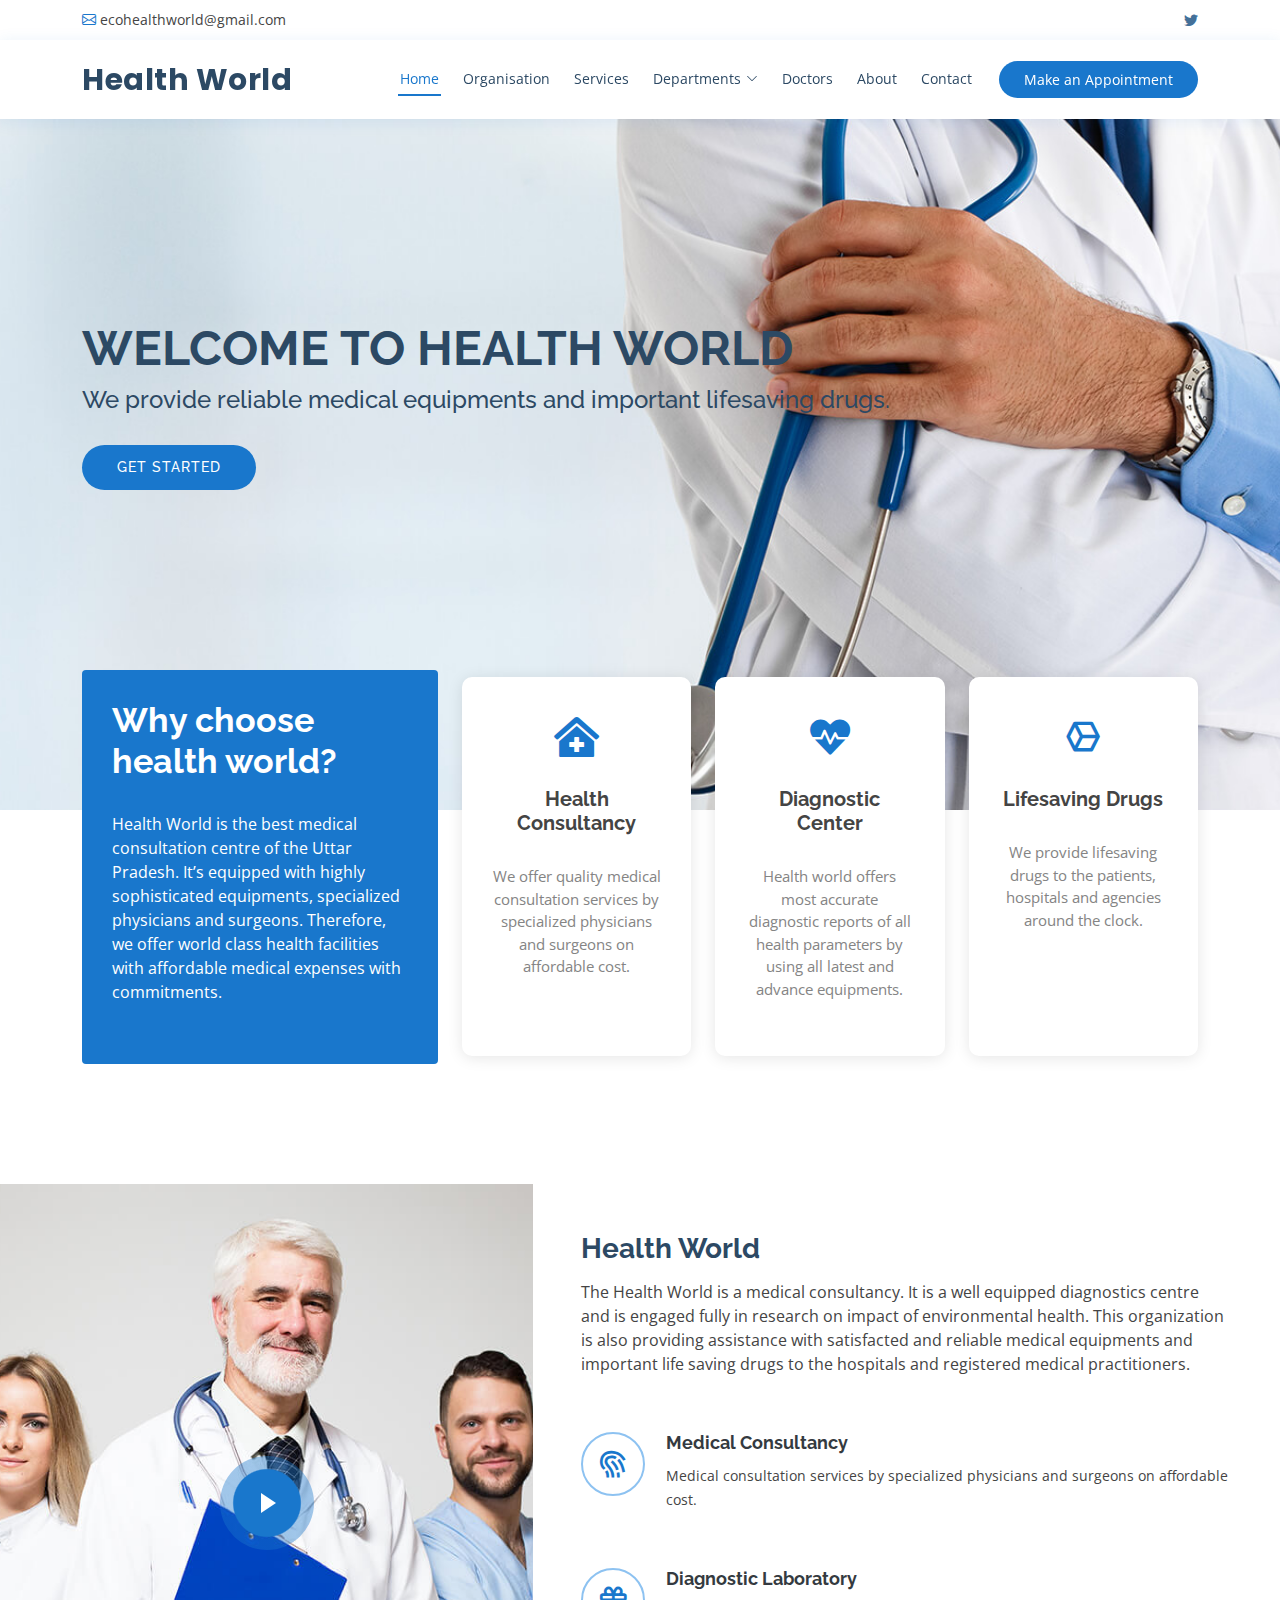
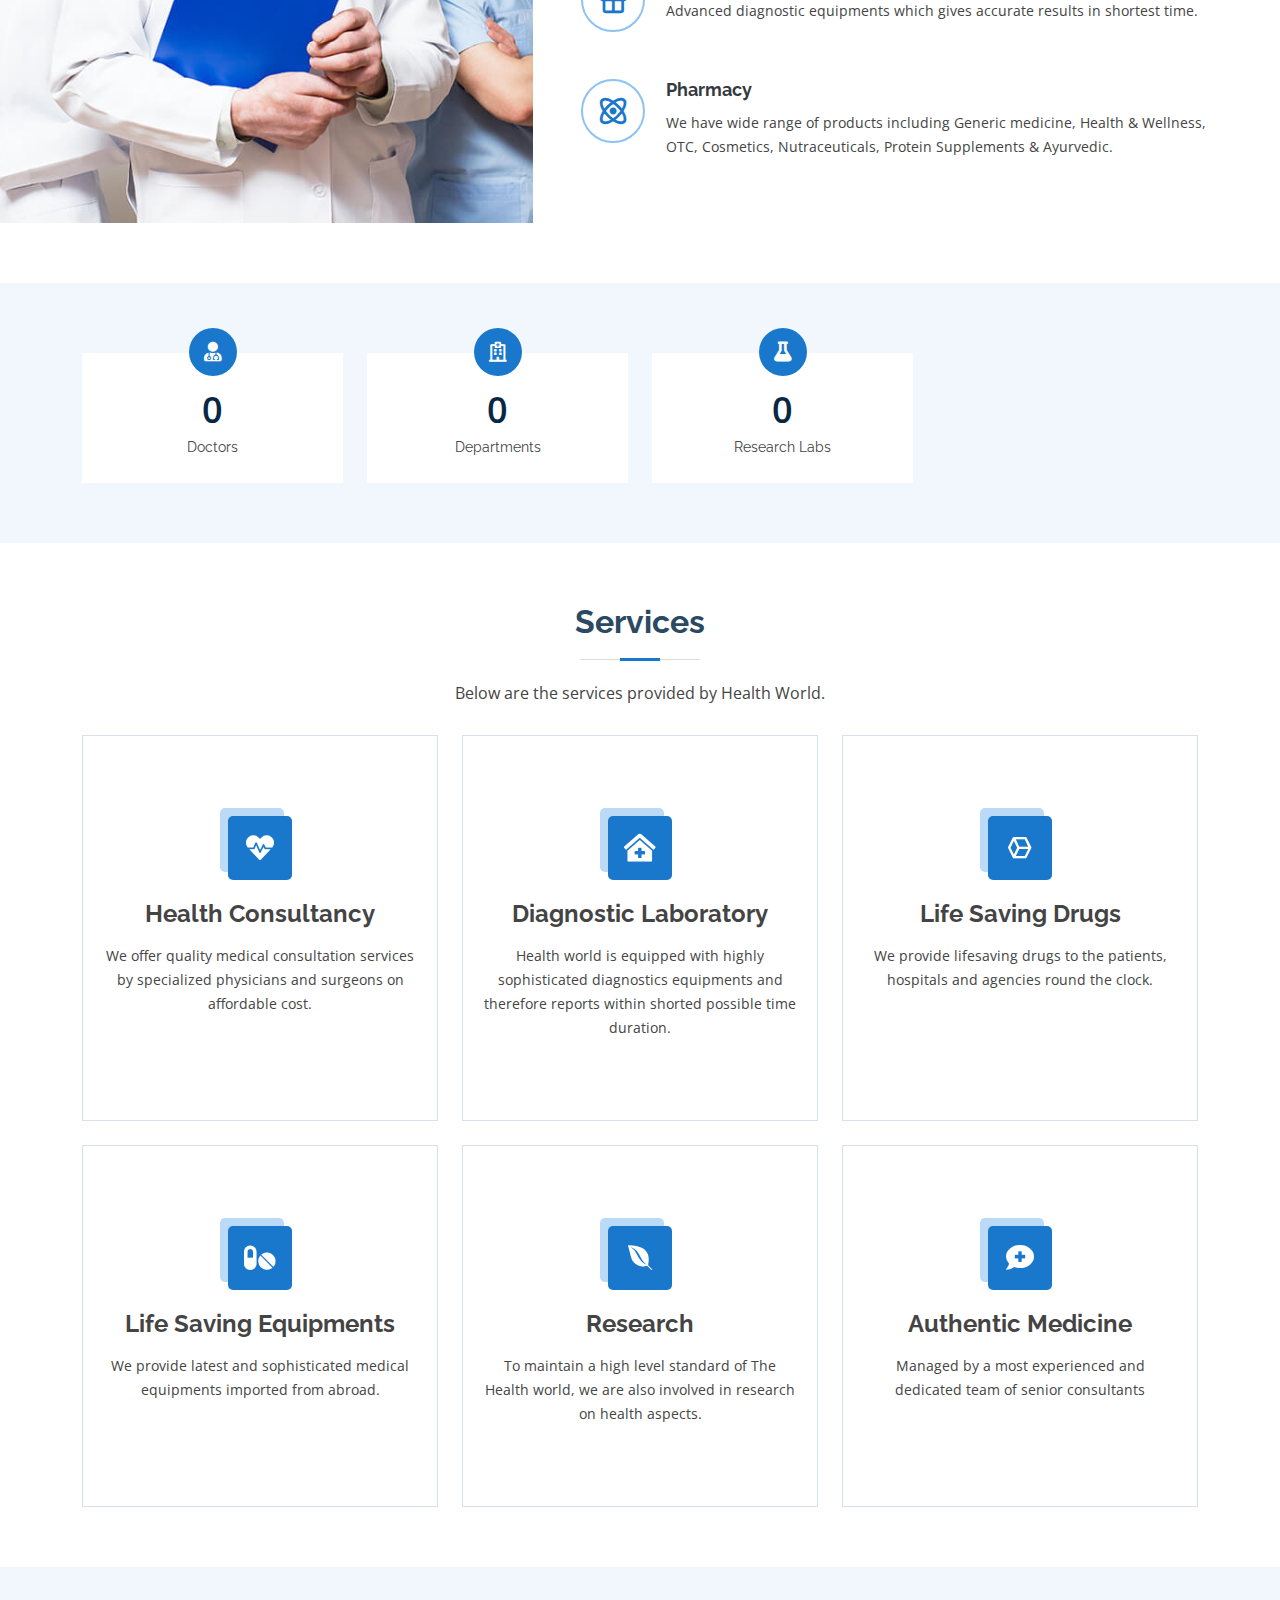
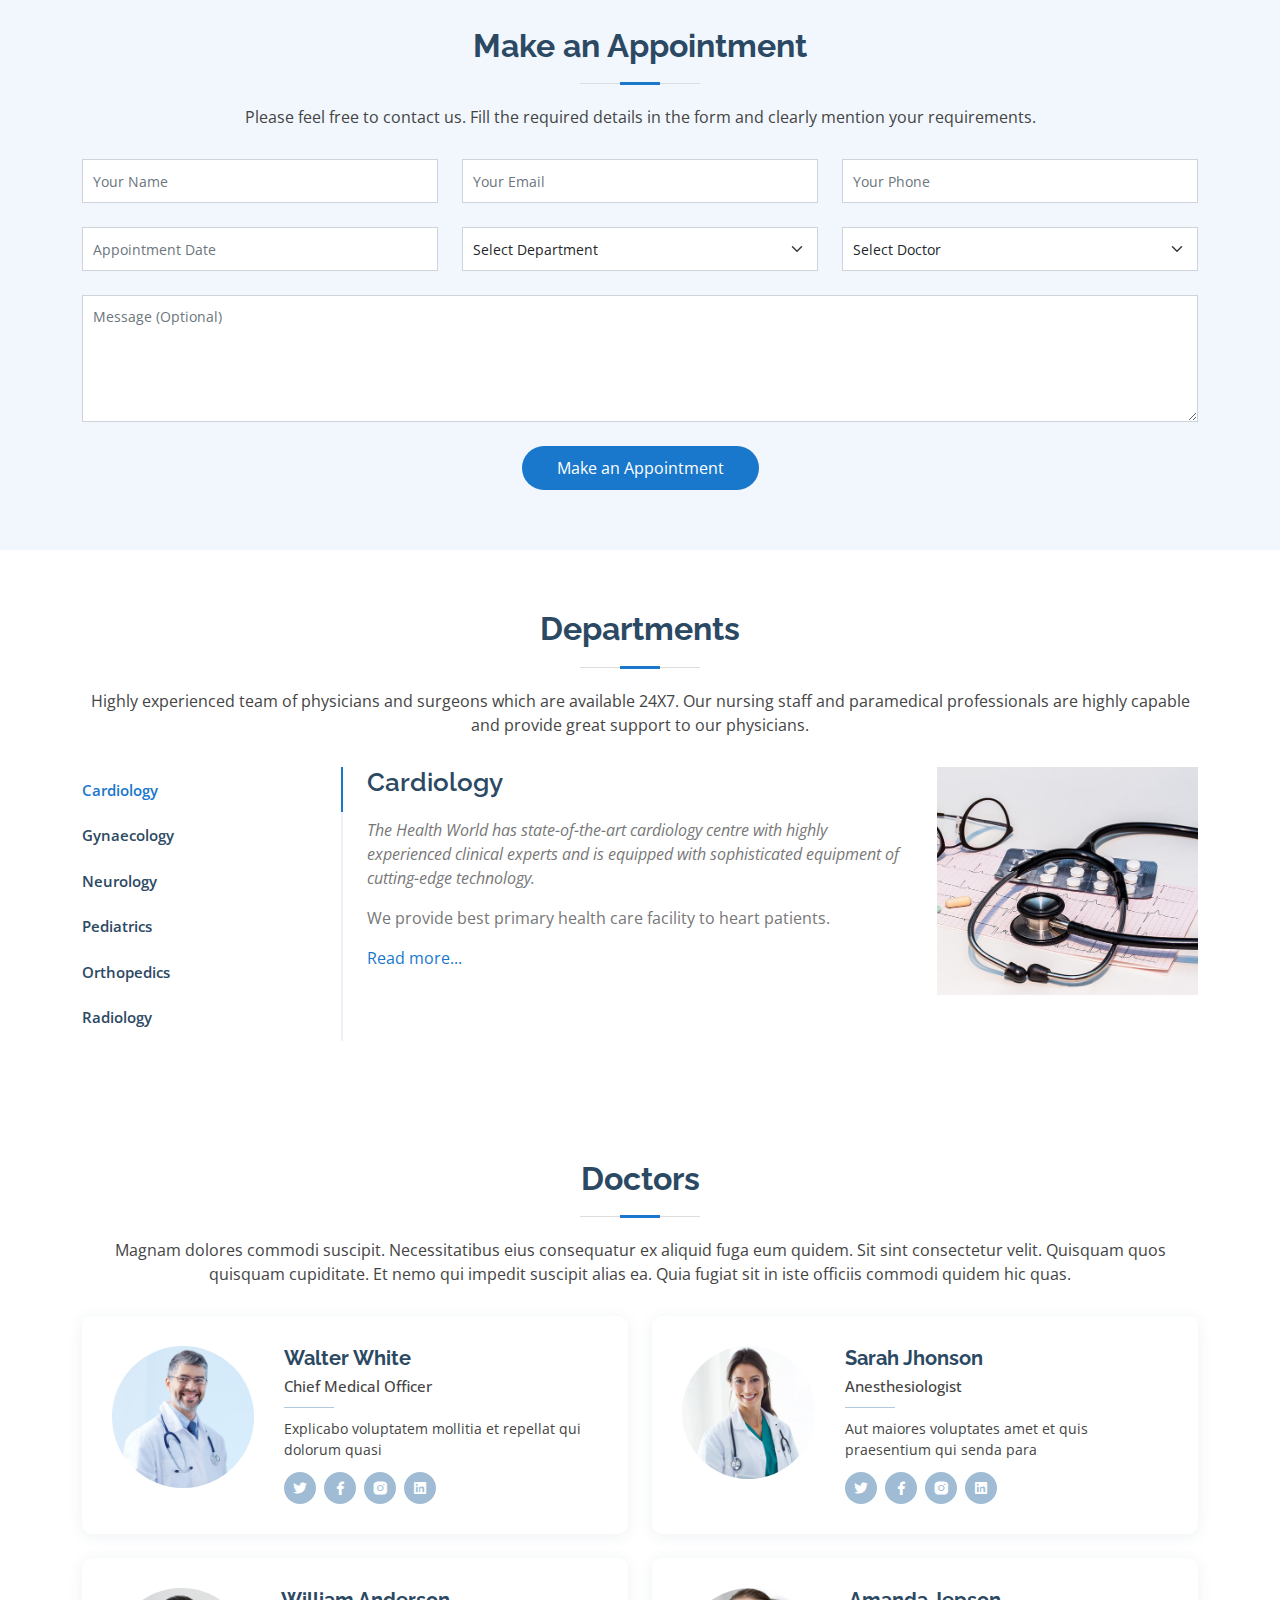
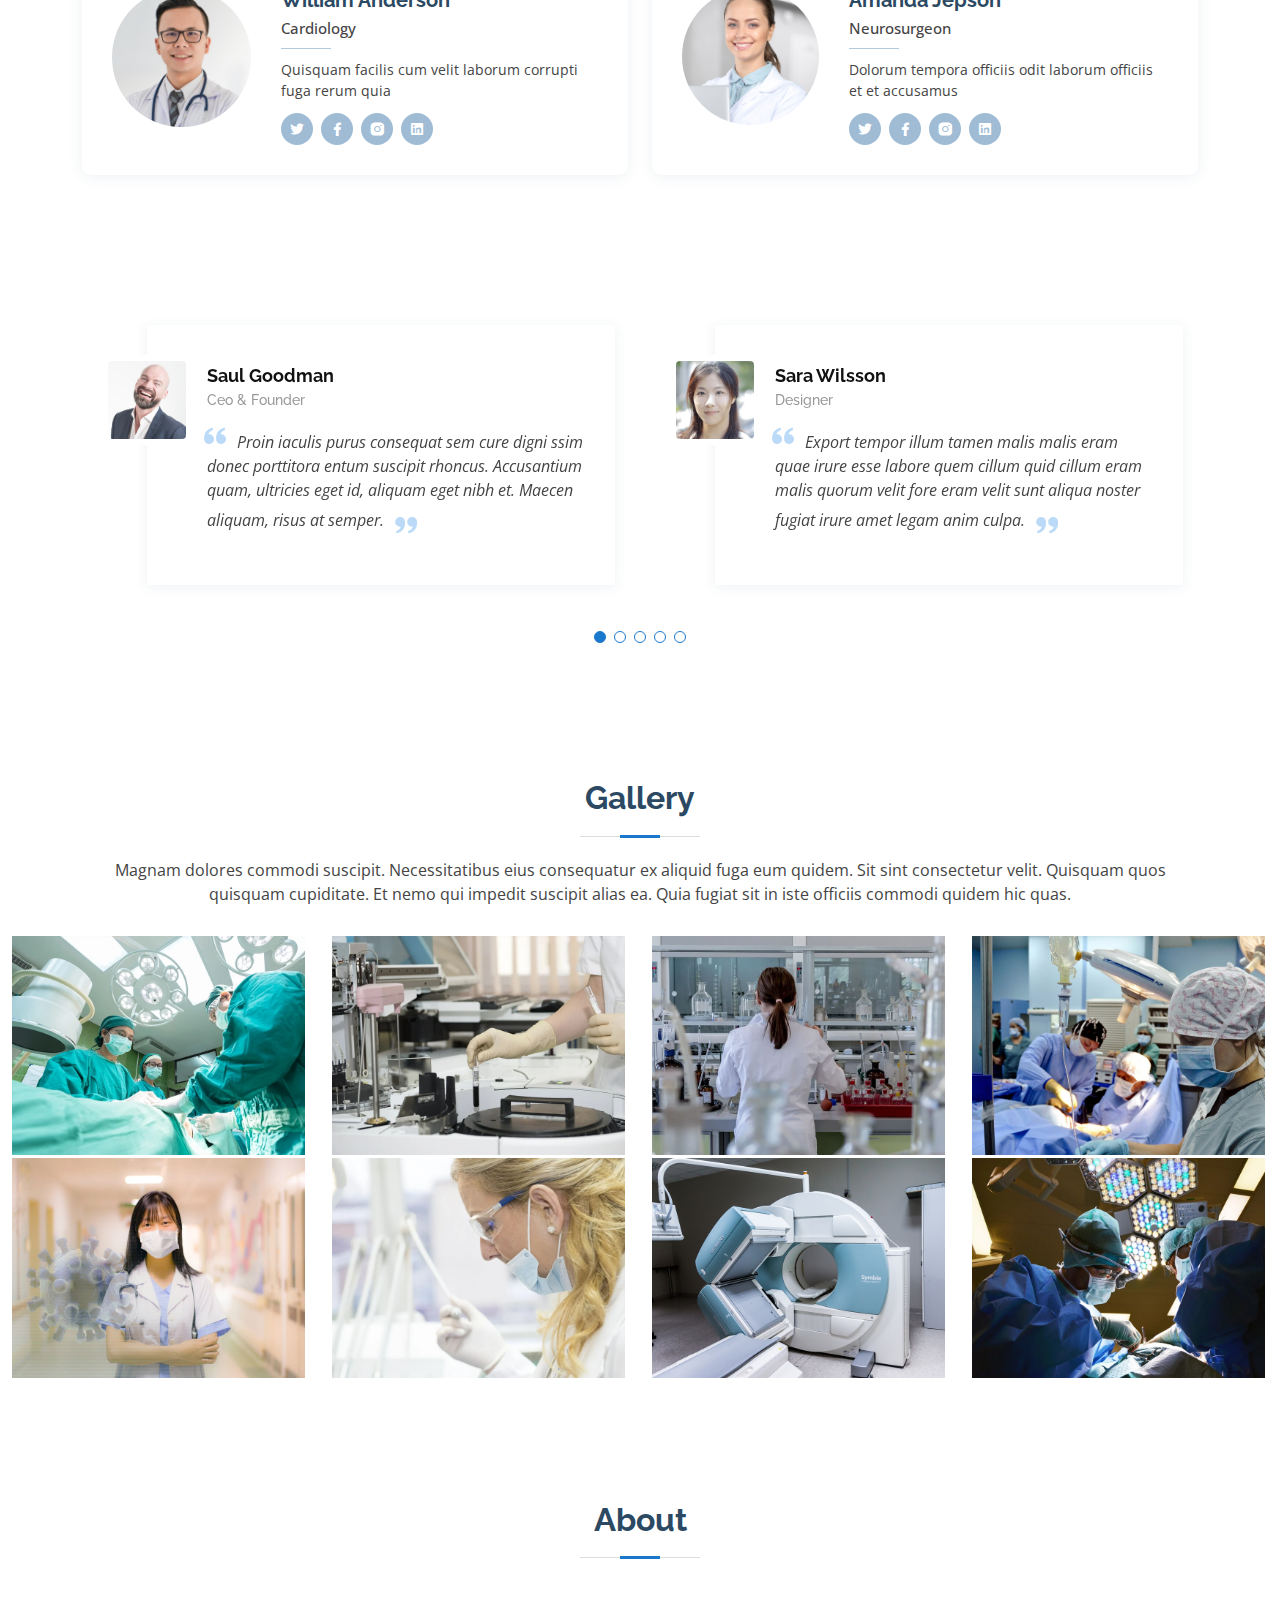
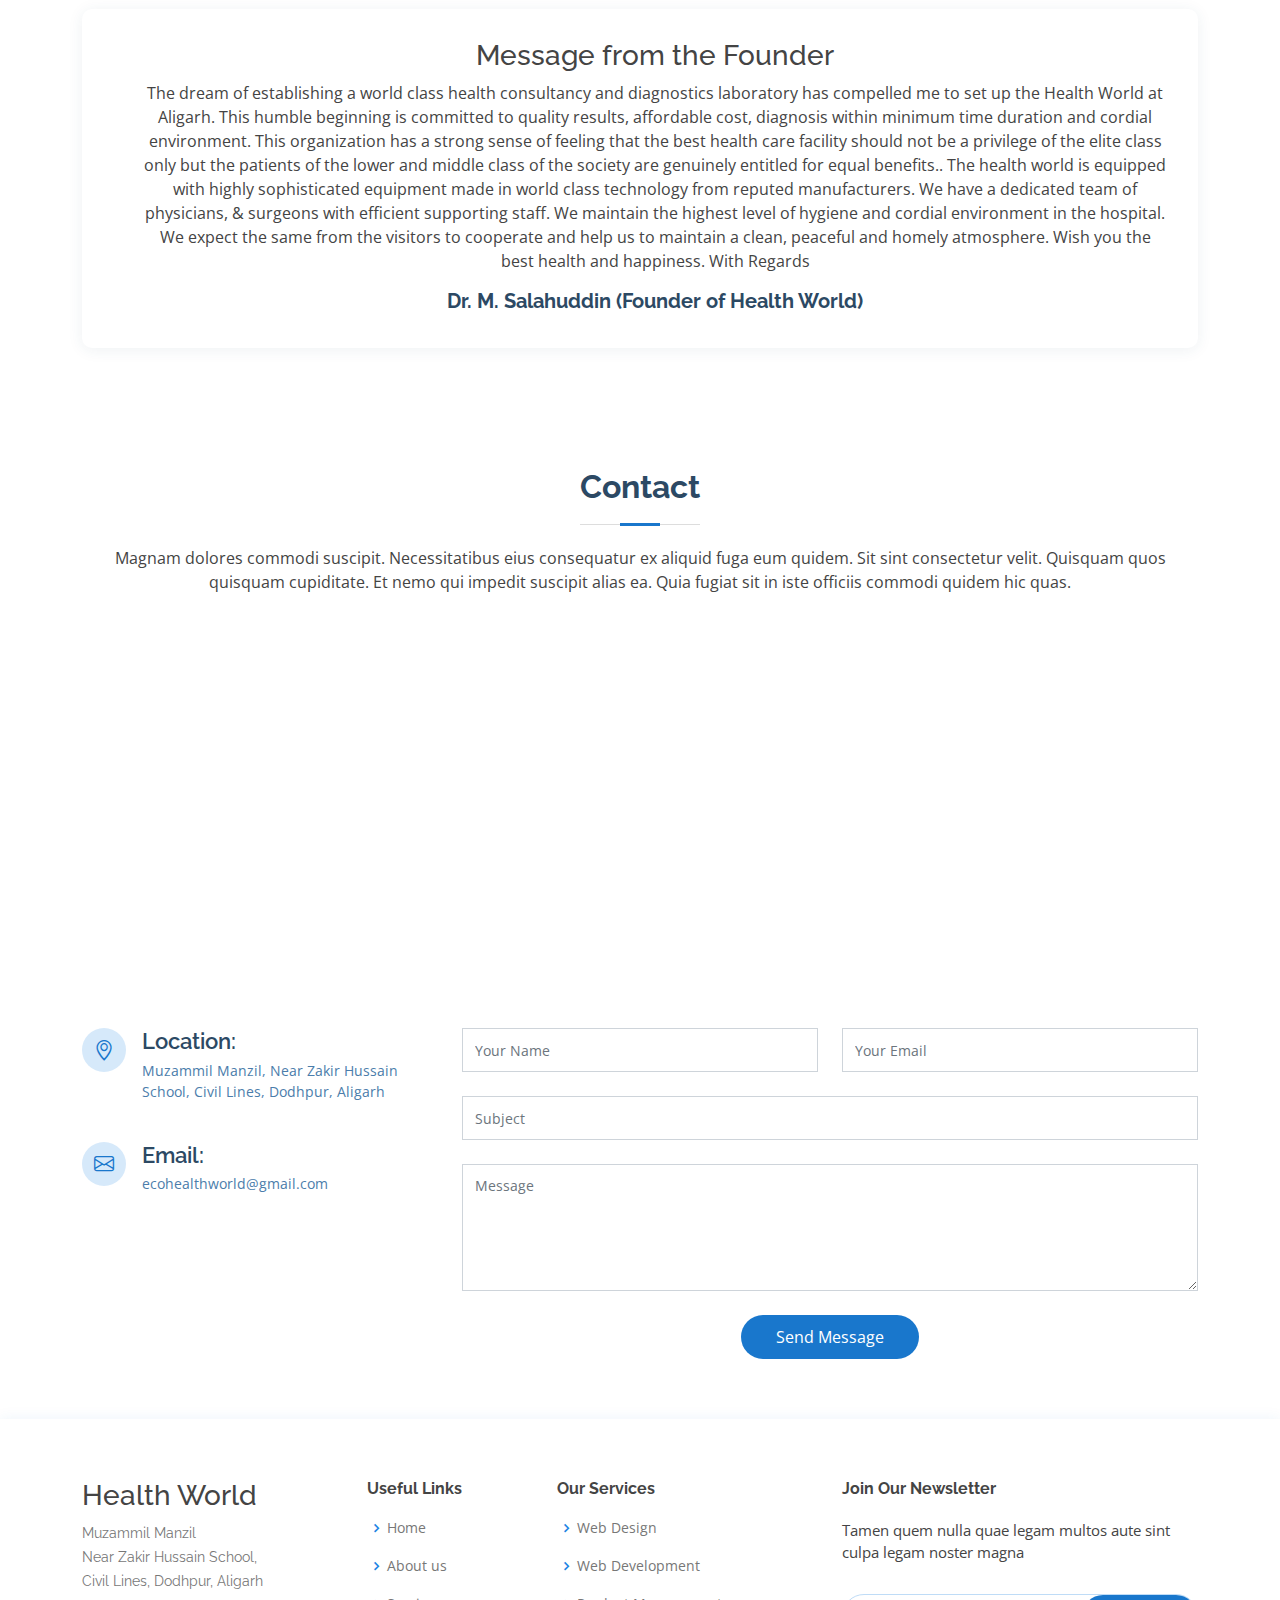
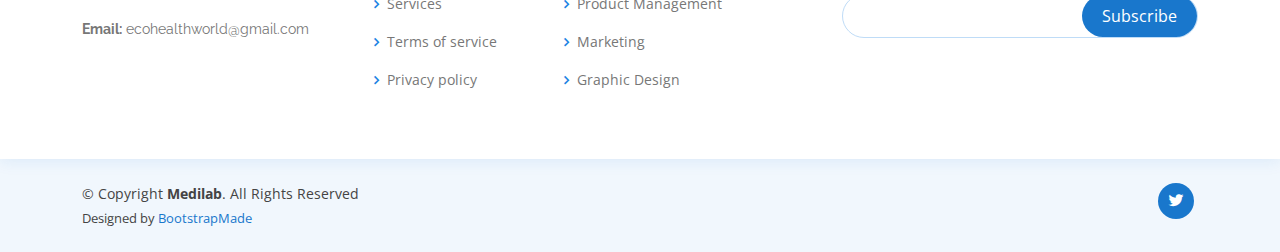
==== commit 81d05305: "Rearranged and some word added..." ====
--- a/index.html
+++ b/index.html
@@ -243,32 +243,32 @@
           <div class="col-lg-4 col-md-6 d-flex align-items-stretch">
             <div class="icon-box">
               <div class="icon"><i class="fas fa-heartbeat"></i></div>
-              <h4>Diagnostic Laboratory</h4>
-              <p>Health world is equipped with highly sophisticated diagnostics equipments and therefore reports within shorted possible time duration. </p>
+              <h4>Health Consultancy</h4>
+              <p>We offer quality medical consultation services by specialized physicians and surgeons on affordable cost.</p>
             </div>
           </div>
 
           <div class="col-lg-4 col-md-6 d-flex align-items-stretch mt-4 mt-md-0">
             <div class="icon-box">
               <div class="icon"><i class="fas fa-clinic-medical"></i></div>
-              <h4>Health Consultancy</h4>
-              <p>We offer quality medical consultation services by specialized physicians and surgeons on affordable cost.</p>
+              <h4>Diagnostic Laboratory</h4>
+              <p>Health world is equipped with highly sophisticated diagnostics equipments and therefore reports within shorted possible time duration.</p>
             </div>
           </div>
 
           <div class="col-lg-4 col-md-6 d-flex align-items-stretch mt-4 mt-lg-0">
             <div class="icon-box">
               <div class="icon"><i class="bx bx-cube-alt"></i></div>
-              <h4>Medical Equipments</h4>
-              <p>We provide latest and sophisticated medical equipments imported from abroad.</p>
+              <h4>Life Saving Drugs</h4>
+              <p>We provide lifesaving drugs to the patients, hospitals and agencies round the clock.</p>
             </div>
           </div>
 
           <div class="col-lg-4 col-md-6 d-flex align-items-stretch mt-4">
             <div class="icon-box">
               <div class="icon"><i class="fas fa-pills"></i></div>
-              <h4>Life Saving Drugs</h4>
-              <p>We provide lifesaving drugs to the patients, hospitals and agencies round the clock.</p>
+              <h4>Life Saving Equipments</h4>
+              <p>We provide latest and sophisticated medical equipments imported from abroad.</p>
             </div>
           </div>
 
@@ -283,7 +283,7 @@
           <div class="col-lg-4 col-md-6 d-flex align-items-stretch mt-4">
             <div class="icon-box">
               <div class="icon"><i class="fas fa-comment-medical"></i></div>
-              <h4>Internal Medicine</h4>
+              <h4>Authentic Medicine</h4>
               <p>Managed by a most experienced and dedicated team of senior consultants</p>
             </div>
           </div>
